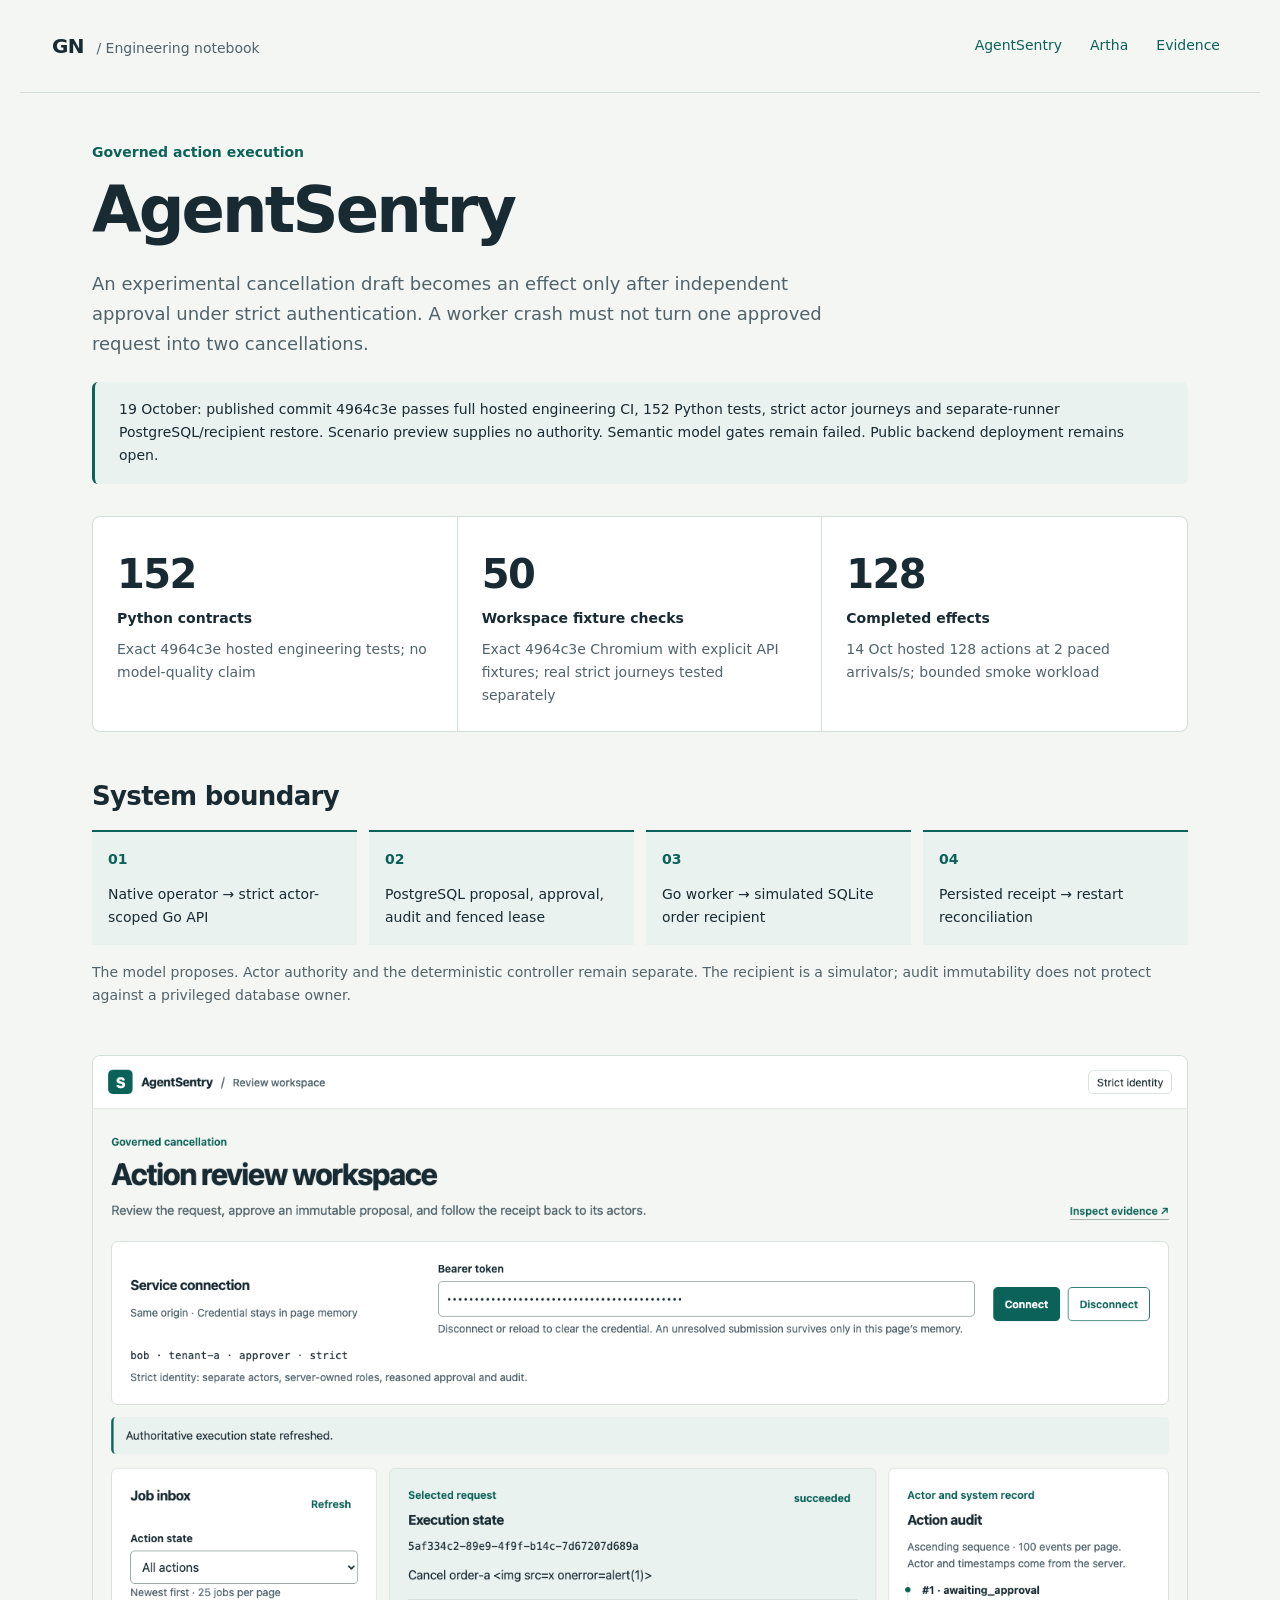
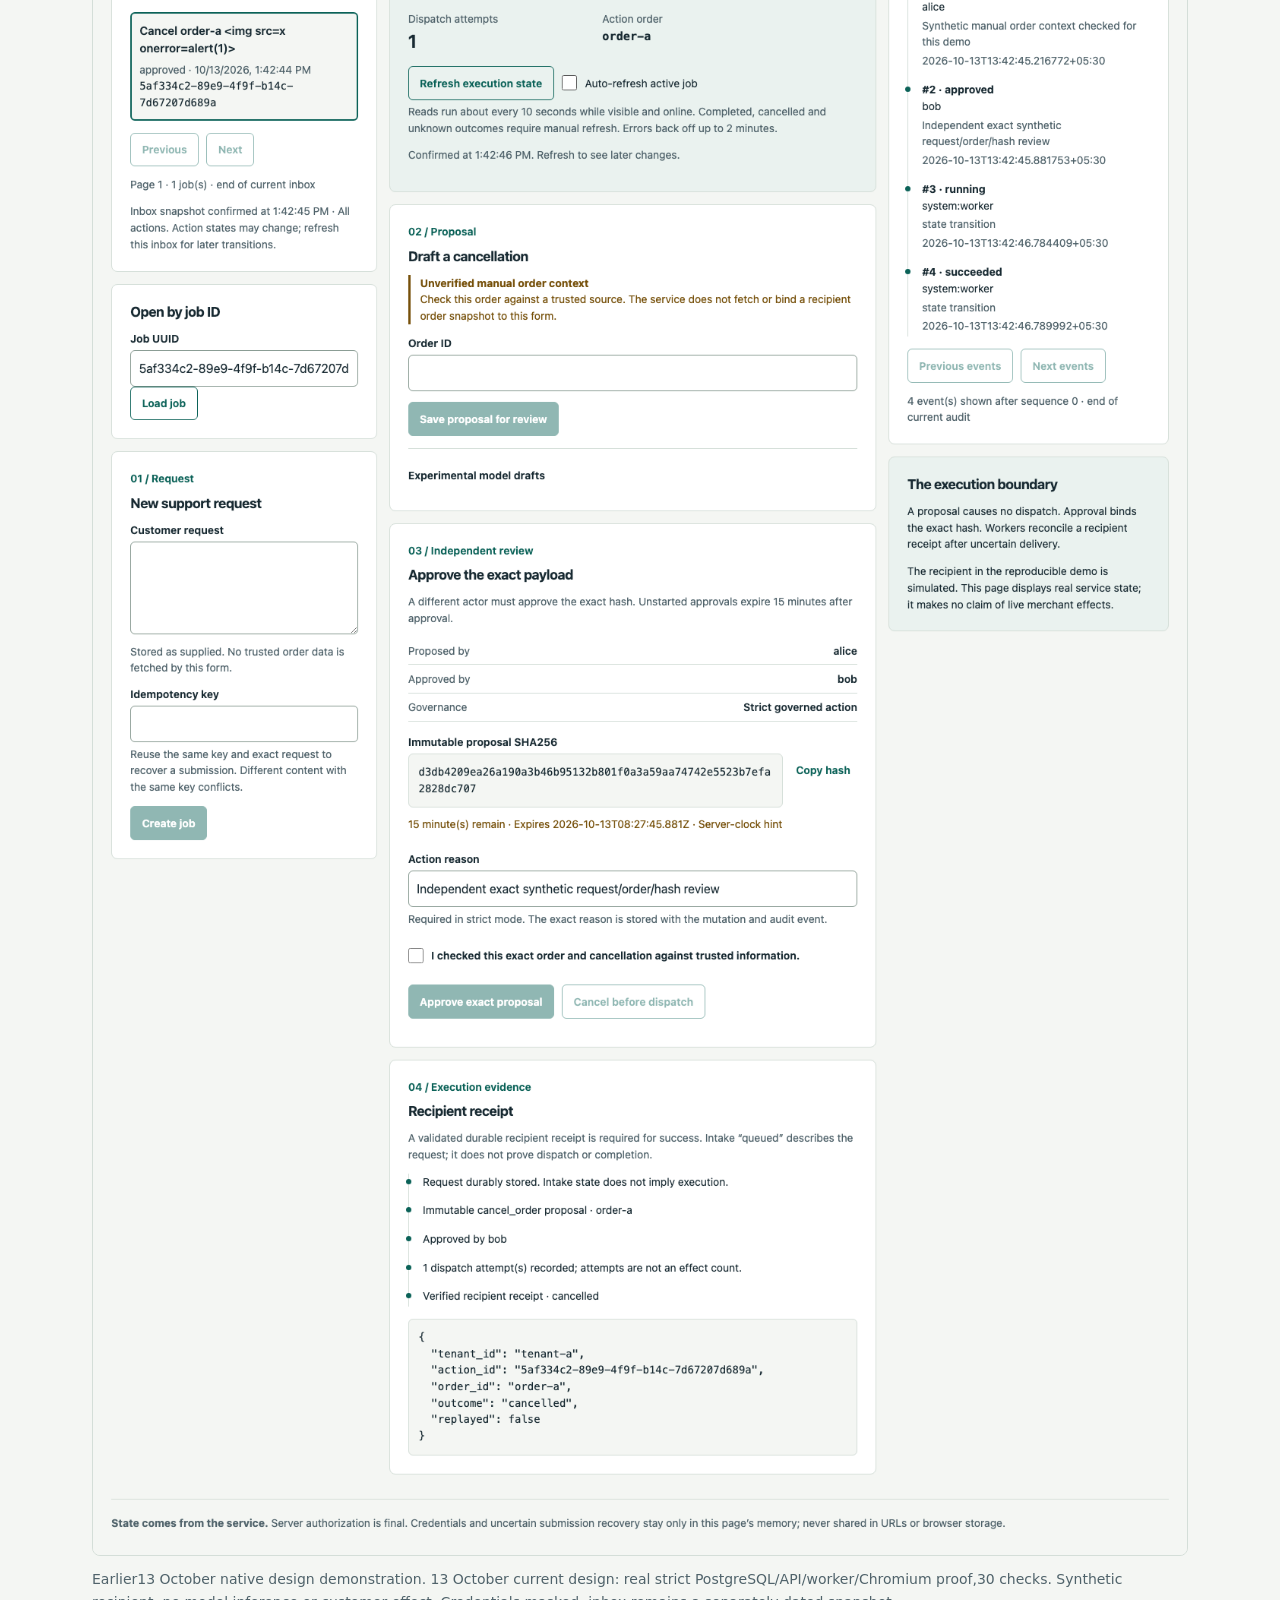
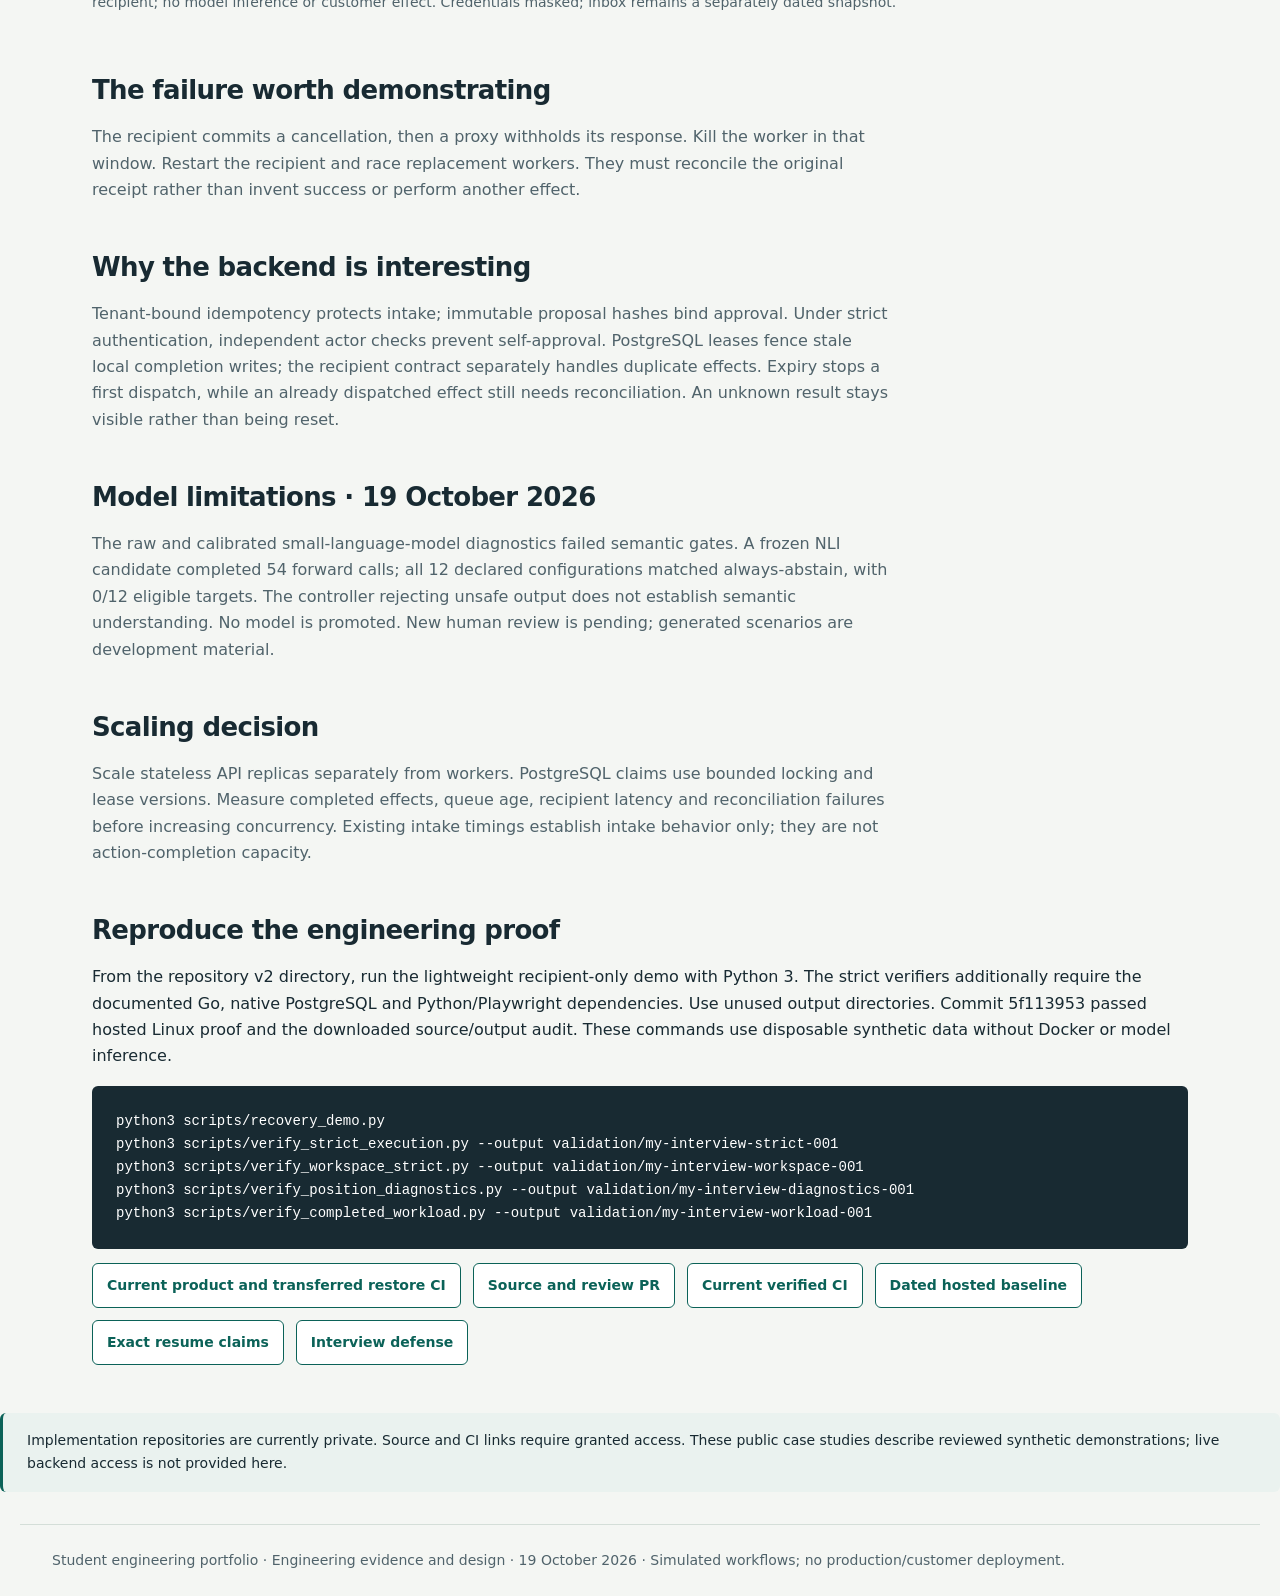
==== agentsentry.html @ 080de058 "Publish sanitized engineering case studies and evidence manifest" ====
<!doctype html><html lang="en"><head><meta charset="utf-8">
<meta name="viewport" content="width=device-width,initial-scale=1"><meta name="color-scheme" content="light">
<meta http-equiv="Content-Security-Policy" content="default-src 'self'; script-src 'none'; style-src 'self'; object-src 'none'; base-uri 'none'">
<meta name="description" content="Engineering case studies with reproducible failure tests and dated model limitations.">
<title>AgentSentry · Engineering notebook</title><link rel="stylesheet" href="style.css"></head><body>
<a class="skip" href="#main">Skip to content</a><header><a class="brand" href="index.html">GN<span> / Engineering notebook</span></a><nav aria-label="Main"><a href="agentsentry.html">AgentSentry</a><a href="artha.html">Artha</a><a href="evidence.html">Evidence</a></nav></header>
<main id="main" tabindex="-1"><div class="eyebrow">Governed action execution</div><h1>AgentSentry</h1><p class="lead">An experimental cancellation draft becomes an effect only after independent approval under strict authentication. A worker crash must not turn one approved request into two cancellations.</p><p class="notice">19 October: published commit 4964c3e passes full hosted engineering CI, 152 Python tests, strict actor journeys and separate-runner PostgreSQL/recipient restore. Scenario preview supplies no authority. Semantic model gates remain failed. Public backend deployment remains open.</p><div class="metrics"><div><strong>152</strong><span>Python contracts</span><small>Exact 4964c3e hosted engineering tests; no model-quality claim</small></div><div><strong>50</strong><span>Workspace fixture checks</span><small>Exact 4964c3e Chromium with explicit API fixtures; real strict journeys tested separately</small></div><div><strong>128</strong><span>Completed effects</span><small>14 Oct hosted 128 actions at 2 paced arrivals/s; bounded smoke workload</small></div></div><section><h2>System boundary</h2><ol class="architecture"><li><span>01</span>Native operator → strict actor-scoped Go API</li><li><span>02</span>PostgreSQL proposal, approval, audit and fenced lease</li><li><span>03</span>Go worker → simulated SQLite order recipient</li><li><span>04</span>Persisted receipt → restart reconciliation</li></ol><p class="caption">The model proposes. Actor authority and the deterministic controller remain separate. The recipient is a simulator; audit immutability does not protect against a privileged database owner.</p></section><figure><img loading="lazy" src="assets/sentry-workspace-2026-10-13.png" alt="AgentSentry strict review workspace with independent actor approval, succeeded action receipt and audit timeline"><figcaption>Earlier13 October native design demonstration. 13 October current design: real strict PostgreSQL/API/worker/Chromium proof,30 checks. Synthetic recipient; no model inference or customer effect. Credentials masked; inbox remains a separately dated snapshot.</figcaption></figure><section class="prose"><h2>The failure worth demonstrating</h2><p>The recipient commits a cancellation, then a proxy withholds its response. Kill the worker in that window. Restart the recipient and race replacement workers. They must reconcile the original receipt rather than invent success or perform another effect.</p></section><section class="prose"><h2>Why the backend is interesting</h2><p>Tenant-bound idempotency protects intake; immutable proposal hashes bind approval. Under strict authentication, independent actor checks prevent self-approval. PostgreSQL leases fence stale local completion writes; the recipient contract separately handles duplicate effects. Expiry stops a first dispatch, while an already dispatched effect still needs reconciliation. An unknown result stays visible rather than being reset.</p></section><section class="prose"><h2>Model limitations · 19 October 2026</h2><p>The raw and calibrated small-language-model diagnostics failed semantic gates. A frozen NLI candidate completed 54 forward calls; all 12 declared configurations matched always-abstain, with 0/12 eligible targets. The controller rejecting unsafe output does not establish semantic understanding. No model is promoted. New human review is pending; generated scenarios are development material.</p></section><section class="prose"><h2>Scaling decision</h2><p>Scale stateless API replicas separately from workers. PostgreSQL claims use bounded locking and lease versions. Measure completed effects, queue age, recipient latency and reconciliation failures before increasing concurrency. Existing intake timings establish intake behavior only; they are not action-completion capacity.</p></section><section><h2>Reproduce the engineering proof</h2><p>From the repository v2 directory, run the lightweight recipient-only demo with Python 3. The strict verifiers additionally require the documented Go, native PostgreSQL and Python/Playwright dependencies. Use unused output directories. Commit 5f113953 passed hosted Linux proof and the downloaded source/output audit. These commands use disposable synthetic data without Docker or model inference.</p><pre><code>python3 scripts/recovery_demo.py
python3 scripts/verify_strict_execution.py --output validation/my-interview-strict-001
python3 scripts/verify_workspace_strict.py --output validation/my-interview-workspace-001
python3 scripts/verify_position_diagnostics.py --output validation/my-interview-diagnostics-001
python3 scripts/verify_completed_workload.py --output validation/my-interview-workload-001</code></pre><div class="actions"><a class="button" href="https://github.com/Gaurav711cgu/Agent_Sentry/actions/runs/39160746507">Current product and transferred restore CI</a><a class="button" href="https://github.com/Gaurav711cgu/Agent_Sentry/pull/1">Source and review PR</a><a class="button" href="https://github.com/Gaurav711cgu/Agent_Sentry/actions/runs/38531169996">Current verified CI</a><a class="button" href="https://github.com/Gaurav711cgu/Agent_Sentry/actions/runs/38211559022">Dated hosted baseline</a><a class="button" href="https://github.com/Gaurav711cgu/Agent_Sentry/blob/5f1139532fd483eef1f1758bec7dbcd5831560f9/v2/docs/resume-contract.md">Exact resume claims</a><a class="button" href="https://github.com/Gaurav711cgu/Agent_Sentry/blob/5f1139532fd483eef1f1758bec7dbcd5831560f9/v2/docs/interview-defense.md">Interview defense</a></div></section></main><p class="notice">Implementation repositories are currently private. Source and CI links require granted access. These public case studies describe reviewed synthetic demonstrations; live backend access is not provided here.</p><footer>Student engineering portfolio · Engineering evidence and design · 19 October 2026 · Simulated workflows; no production/customer deployment.</footer></body></html>
---- style.css ----
/* Shared engineering notebook tokens. Keep this block identical in embedded assets. */
:root {
  color-scheme: light;
  --canvas: #f4f6f3;
  --surface: #ffffff;
  --ink: #182a32;
  --muted: #50636b;
  --brand: #0b6258;
  --brand-hover: #084a43;
  --tint: #eaf2ef;
  --border: #d4ded8;
  --focus: #a45a0c;
  --danger: #94333d;
  --danger-hover: #782630;
  --danger-tint: #fff0ef;
  --warning: #76500a;
  --warning-tint: #fff3df;
  --unknown: #644982;
  --unknown-tint: #f2edf8;
  --control-border: #84978e;
  --radius-control: 6px;
  --radius-panel: 8px;
  --duration: 140ms;
}

/* Public case studies use the same tokens as the native workspaces. */
:root { font: 16px/1.65 system-ui, -apple-system, BlinkMacSystemFont, "Segoe UI", sans-serif; font-synthesis: none; color: var(--ink); background: var(--canvas); }
* { box-sizing: border-box; }
body { margin: 0; }
a { color: var(--brand); text-underline-offset: .25em; }
a:hover { color: var(--brand-hover); }
:focus-visible { outline: 3px solid var(--focus); outline-offset: 4px; }
.skip { position: absolute; left: 16px; top: -100px; background: var(--surface); padding: 12px; z-index: 2; }
.skip:focus { top: 16px; }
header { max-width: 1240px; margin: auto; padding: 24px 32px; border-bottom: 1px solid var(--border); display: flex; align-items: center; justify-content: space-between; gap: 16px; }
.brand { color: var(--ink); text-decoration: none; font-weight: 750; font-size: 20px; letter-spacing: -.03em; }
.brand span { font-size: 14px; letter-spacing: 0; font-weight: 400; margin-left: 8px; color: var(--muted); }
nav { display: flex; gap: 12px; flex-wrap: wrap; }
nav a { font-size: 14px; text-decoration: none; min-height: 44px; padding: 8px; display: flex; align-items: center; border-radius: var(--radius-control); transition: background-color var(--duration), color var(--duration); }
nav a:hover,nav a[aria-current=page] { background: var(--tint); color: var(--brand); }
main { max-width: 1160px; margin: 48px auto; padding: 0 32px; }
.eyebrow { color: var(--brand); font-size: 14px; font-weight: 650; margin-bottom: 12px; }
h1 { font-size: clamp(40px, 5vw, 64px); line-height: 1.08; letter-spacing: -.045em; font-weight: 650; max-width: 950px; margin: 0 0 24px; }
h2 { font-size: 26px; line-height: 1.3; letter-spacing: -.025em; margin: 0 0 16px; }
.lead { font-size: 18px; color: var(--muted); max-width: 780px; line-height: 1.65; }
.notice { font-size: 14px; background: var(--tint); border-left: 3px solid var(--brand); border-radius: var(--radius-control); padding: 16px 24px; margin: 24px 0; color: var(--ink); overflow-wrap: anywhere; }
.cases { display: grid; grid-template-columns: 1fr 1fr; gap: 24px; margin: 32px 0; }
.case { background: var(--surface); border: 1px solid var(--border); border-radius: var(--radius-panel); padding: 24px; min-width: 0; transition: border-color var(--duration); }
.case:hover,.case:focus-within { border-color: var(--brand); }
.case h2 a { color: var(--ink); text-decoration: none; }
.case p { color: var(--muted); }
.case-link { font-size: 14px; font-weight: 650; color: var(--brand); display: inline-flex; min-height: 44px; align-items: center; }
section { margin: 48px 0; }
.prose { max-width: 800px; }
.prose p { color: var(--muted); }
.metrics { display: grid; grid-template-columns: repeat(3,1fr); border: 1px solid var(--border); border-radius: var(--radius-panel); background: var(--surface); margin: 32px 0; }
.metrics>div { padding: 24px; border-right: 1px solid var(--border); min-width: 0; overflow-wrap: anywhere; }
.metrics>div:last-child { border: 0; }
.metrics strong { display: block; font-size: 40px; font-weight: 650; letter-spacing: -.04em; }
.metrics span { display: block; font-weight: 600; font-size: 14px; }
.metrics small { display: block; font-size: 14px; color: var(--muted); margin-top: 8px; }
.architecture { list-style: none; padding: 0; display: grid; grid-template-columns: repeat(4,1fr); gap: 12px; }
.architecture li { padding: 16px; background: var(--tint); border-top: 2px solid var(--brand); font-size: 14px; min-width: 0; overflow-wrap: anywhere; }
.architecture span { display: block; color: var(--brand); font-size: 14px; font-weight: 650; margin-bottom: 12px; }
.caption,figcaption { color: var(--muted); font-size: 14px; }
pre { background: var(--ink); color: var(--surface); padding: 24px; overflow: auto; border-radius: var(--radius-control); font-size: 14px; }
code { font-family: ui-monospace, SFMono-Regular, Menlo, monospace; overflow-wrap: anywhere; }
.actions { display: flex; gap: 12px; flex-wrap: wrap; }
.button,.case-link { display: inline-flex; align-items: center; min-height: 44px; padding: 10px 14px; border: 1px solid var(--brand); border-radius: var(--radius-control); color: var(--brand); background: var(--surface); font-size: 14px; font-weight: 650; text-decoration: none; transition: background-color var(--duration), border-color var(--duration); }
.button:hover,.case-link:hover { background: var(--tint); color: var(--brand); }
figure { margin: 32px 0; }
figure img { width: 100%; height: auto; display: block; border: 1px solid var(--border); border-radius: var(--radius-panel); }
figcaption { padding: 12px 0; }
.table-wrap { overflow: auto; max-width: 100%; }
table { border-collapse: collapse; width: 100%; font-size: 14px; }
caption { text-align: left; margin: 16px 0; color: var(--muted); }
th,td { text-align: left; padding: 16px; border-bottom: 1px solid var(--border); vertical-align: top; }
td code { font-size: 12px; }
footer { max-width: 1240px; padding: 24px 32px; margin: 32px auto 0; border-top: 1px solid var(--border); font-size: 14px; color: var(--muted); }
@media(max-width:760px) { header { padding: 16px; align-items: flex-start; flex-direction: column; gap: 8px; } nav { gap: 8px; } main { margin: 32px auto; padding: 0 16px; } .cases,.metrics { grid-template-columns: 1fr; } .case { padding: 20px; } .metrics>div { border-right: 0; border-bottom: 1px solid var(--border); } .architecture { grid-template-columns: 1fr 1fr; } .lead { font-size: 17px; } }
@media(max-width:380px) { .architecture { grid-template-columns: 1fr; } .brand span { margin-left: 4px; font-size: 13px; } }
@media(prefers-reduced-motion:reduce) { *,*::before,*::after { transition: none!important; animation: none!important; scroll-behavior: auto!important; } }
@media print { header,footer,.skip { display: none; } main { margin: 0; padding: 0; } .case,.metrics,pre { break-inside: avoid; } body { background: white; color: black; } }
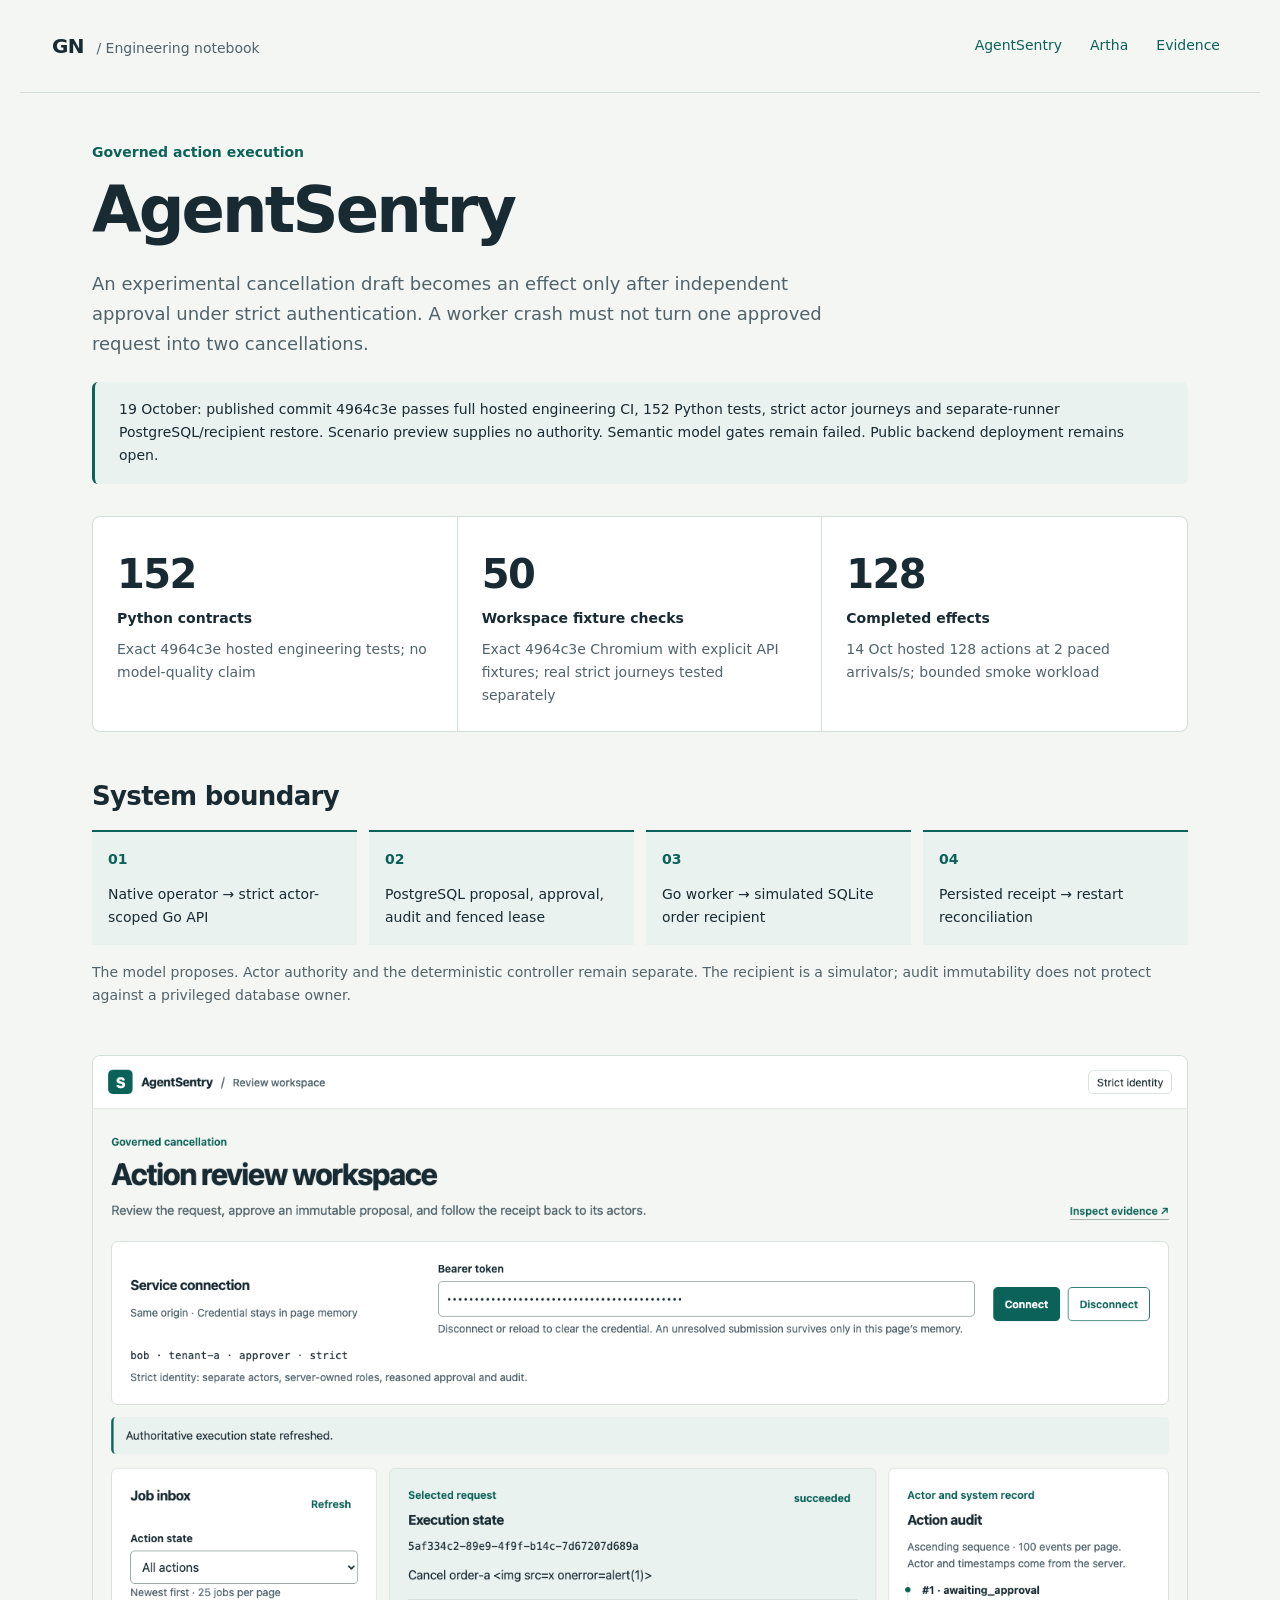
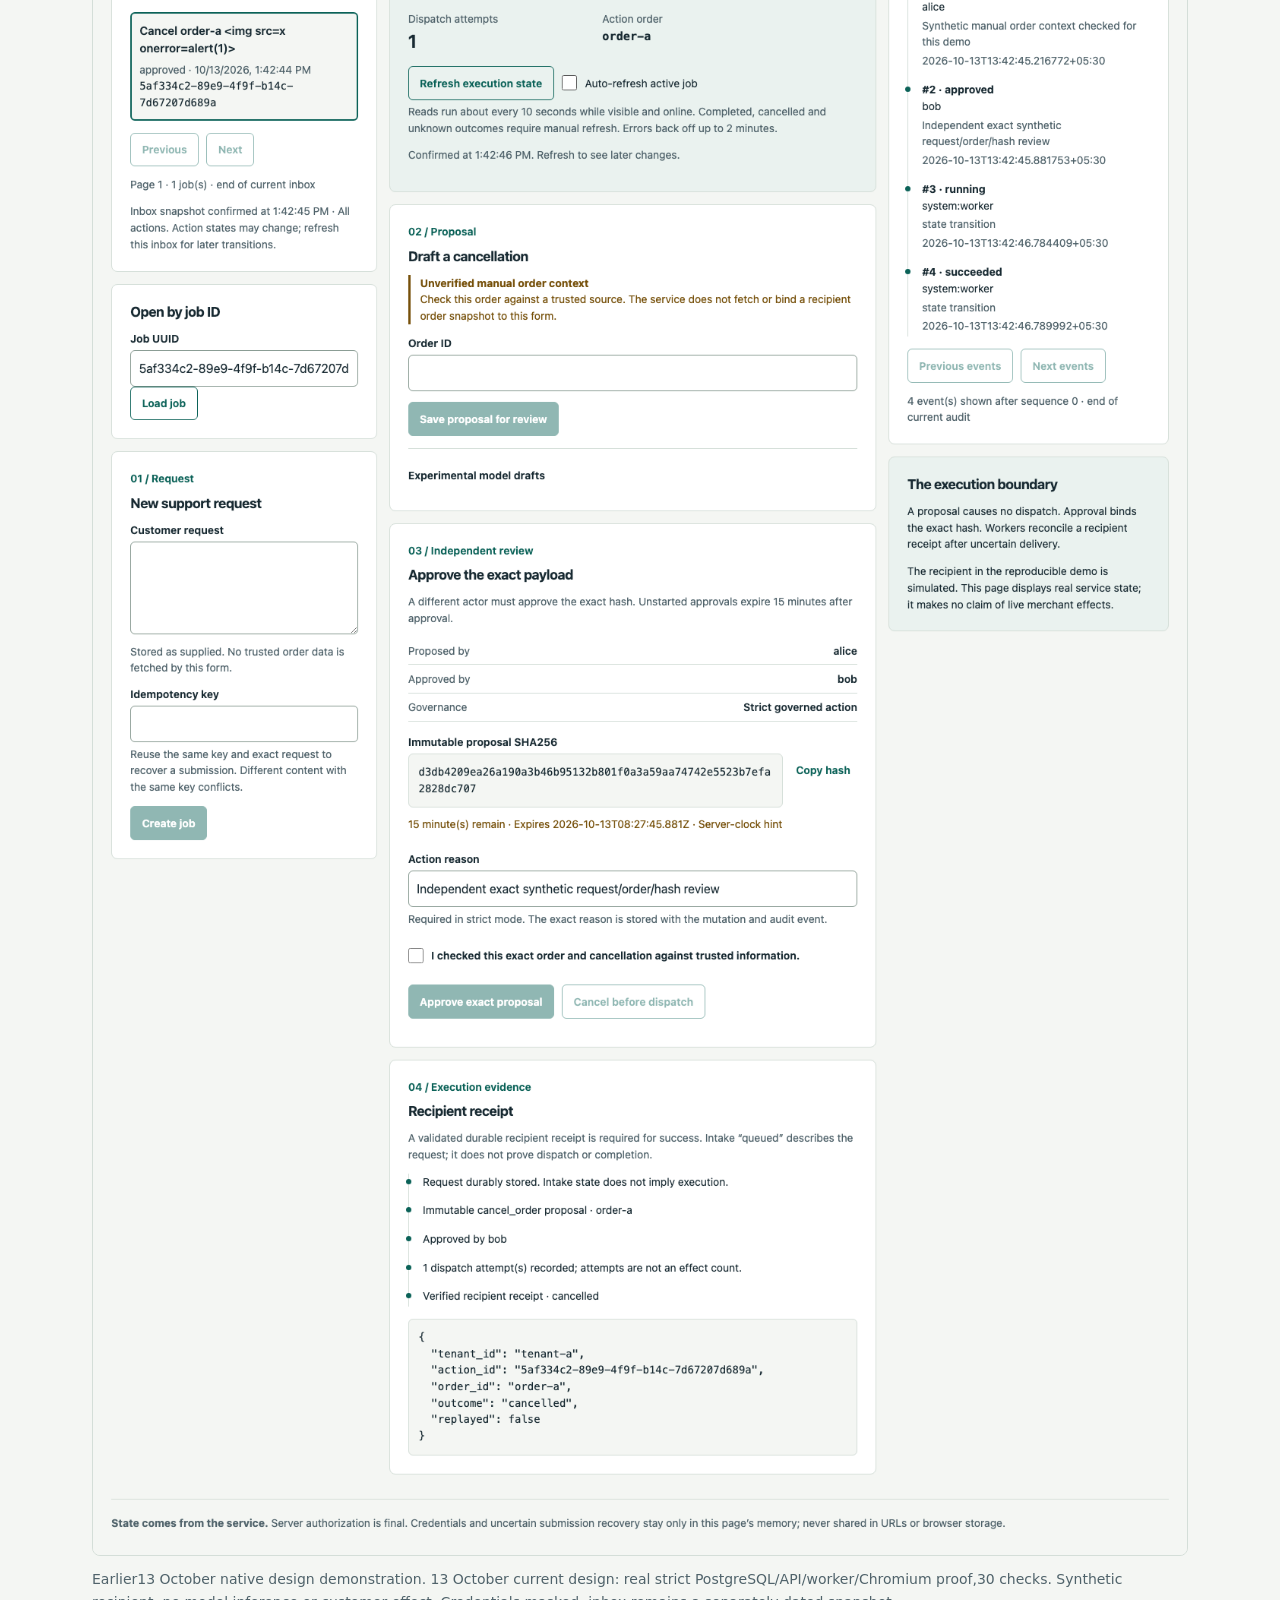
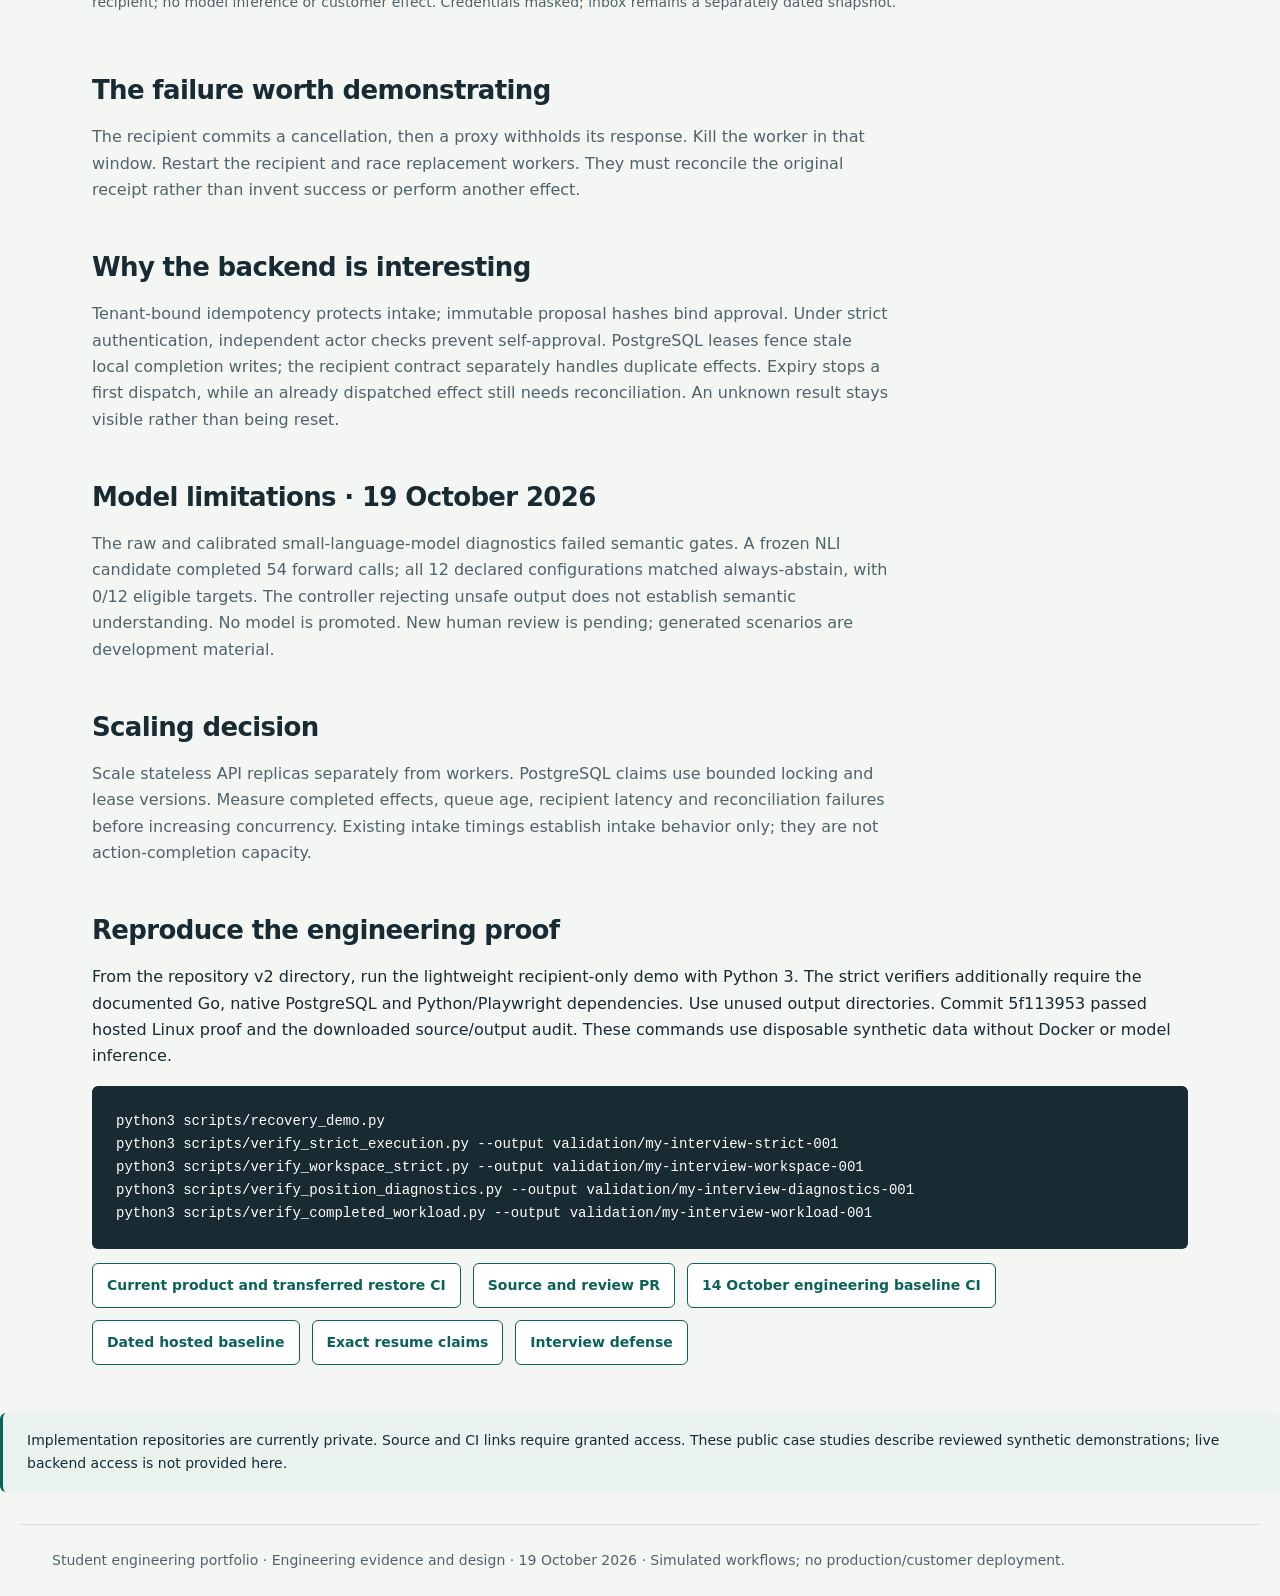
==== commit 065128ef: "Date historical CI links instead of marking them current" ====
--- a/agentsentry.html
+++ b/agentsentry.html
@@ -8,4 +8,4 @@
 python3 scripts/verify_strict_execution.py --output validation/my-interview-strict-001
 python3 scripts/verify_workspace_strict.py --output validation/my-interview-workspace-001
 python3 scripts/verify_position_diagnostics.py --output validation/my-interview-diagnostics-001
-python3 scripts/verify_completed_workload.py --output validation/my-interview-workload-001</code></pre><div class="actions"><a class="button" href="https://github.com/Gaurav711cgu/Agent_Sentry/actions/runs/39160746507">Current product and transferred restore CI</a><a class="button" href="https://github.com/Gaurav711cgu/Agent_Sentry/pull/1">Source and review PR</a><a class="button" href="https://github.com/Gaurav711cgu/Agent_Sentry/actions/runs/38531169996">Current verified CI</a><a class="button" href="https://github.com/Gaurav711cgu/Agent_Sentry/actions/runs/38211559022">Dated hosted baseline</a><a class="button" href="https://github.com/Gaurav711cgu/Agent_Sentry/blob/5f1139532fd483eef1f1758bec7dbcd5831560f9/v2/docs/resume-contract.md">Exact resume claims</a><a class="button" href="https://github.com/Gaurav711cgu/Agent_Sentry/blob/5f1139532fd483eef1f1758bec7dbcd5831560f9/v2/docs/interview-defense.md">Interview defense</a></div></section></main><p class="notice">Implementation repositories are currently private. Source and CI links require granted access. These public case studies describe reviewed synthetic demonstrations; live backend access is not provided here.</p><footer>Student engineering portfolio · Engineering evidence and design · 19 October 2026 · Simulated workflows; no production/customer deployment.</footer></body></html>+python3 scripts/verify_completed_workload.py --output validation/my-interview-workload-001</code></pre><div class="actions"><a class="button" href="https://github.com/Gaurav711cgu/Agent_Sentry/actions/runs/39160746507">Current product and transferred restore CI</a><a class="button" href="https://github.com/Gaurav711cgu/Agent_Sentry/pull/1">Source and review PR</a><a class="button" href="https://github.com/Gaurav711cgu/Agent_Sentry/actions/runs/38531169996">14 October engineering baseline CI</a><a class="button" href="https://github.com/Gaurav711cgu/Agent_Sentry/actions/runs/38211559022">Dated hosted baseline</a><a class="button" href="https://github.com/Gaurav711cgu/Agent_Sentry/blob/5f1139532fd483eef1f1758bec7dbcd5831560f9/v2/docs/resume-contract.md">Exact resume claims</a><a class="button" href="https://github.com/Gaurav711cgu/Agent_Sentry/blob/5f1139532fd483eef1f1758bec7dbcd5831560f9/v2/docs/interview-defense.md">Interview defense</a></div></section></main><p class="notice">Implementation repositories are currently private. Source and CI links require granted access. These public case studies describe reviewed synthetic demonstrations; live backend access is not provided here.</p><footer>Student engineering portfolio · Engineering evidence and design · 19 October 2026 · Simulated workflows; no production/customer deployment.</footer></body></html>
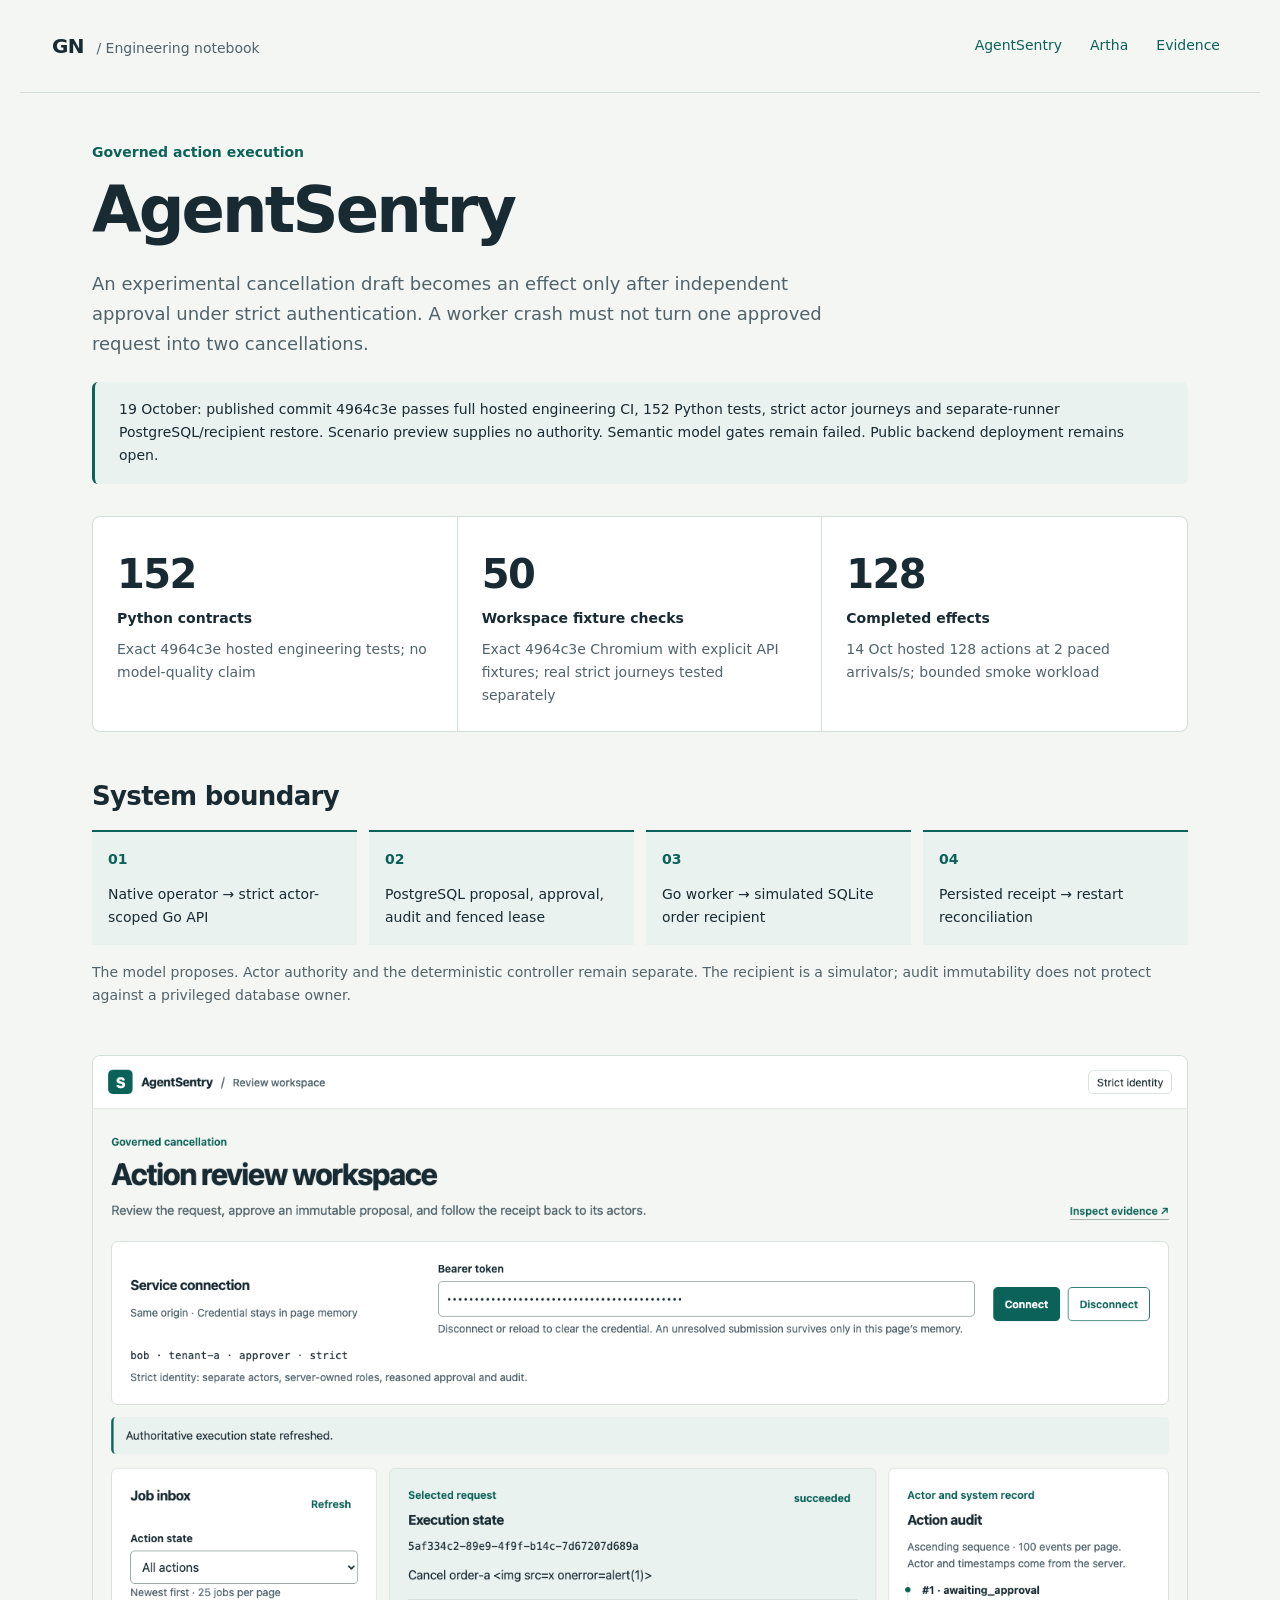
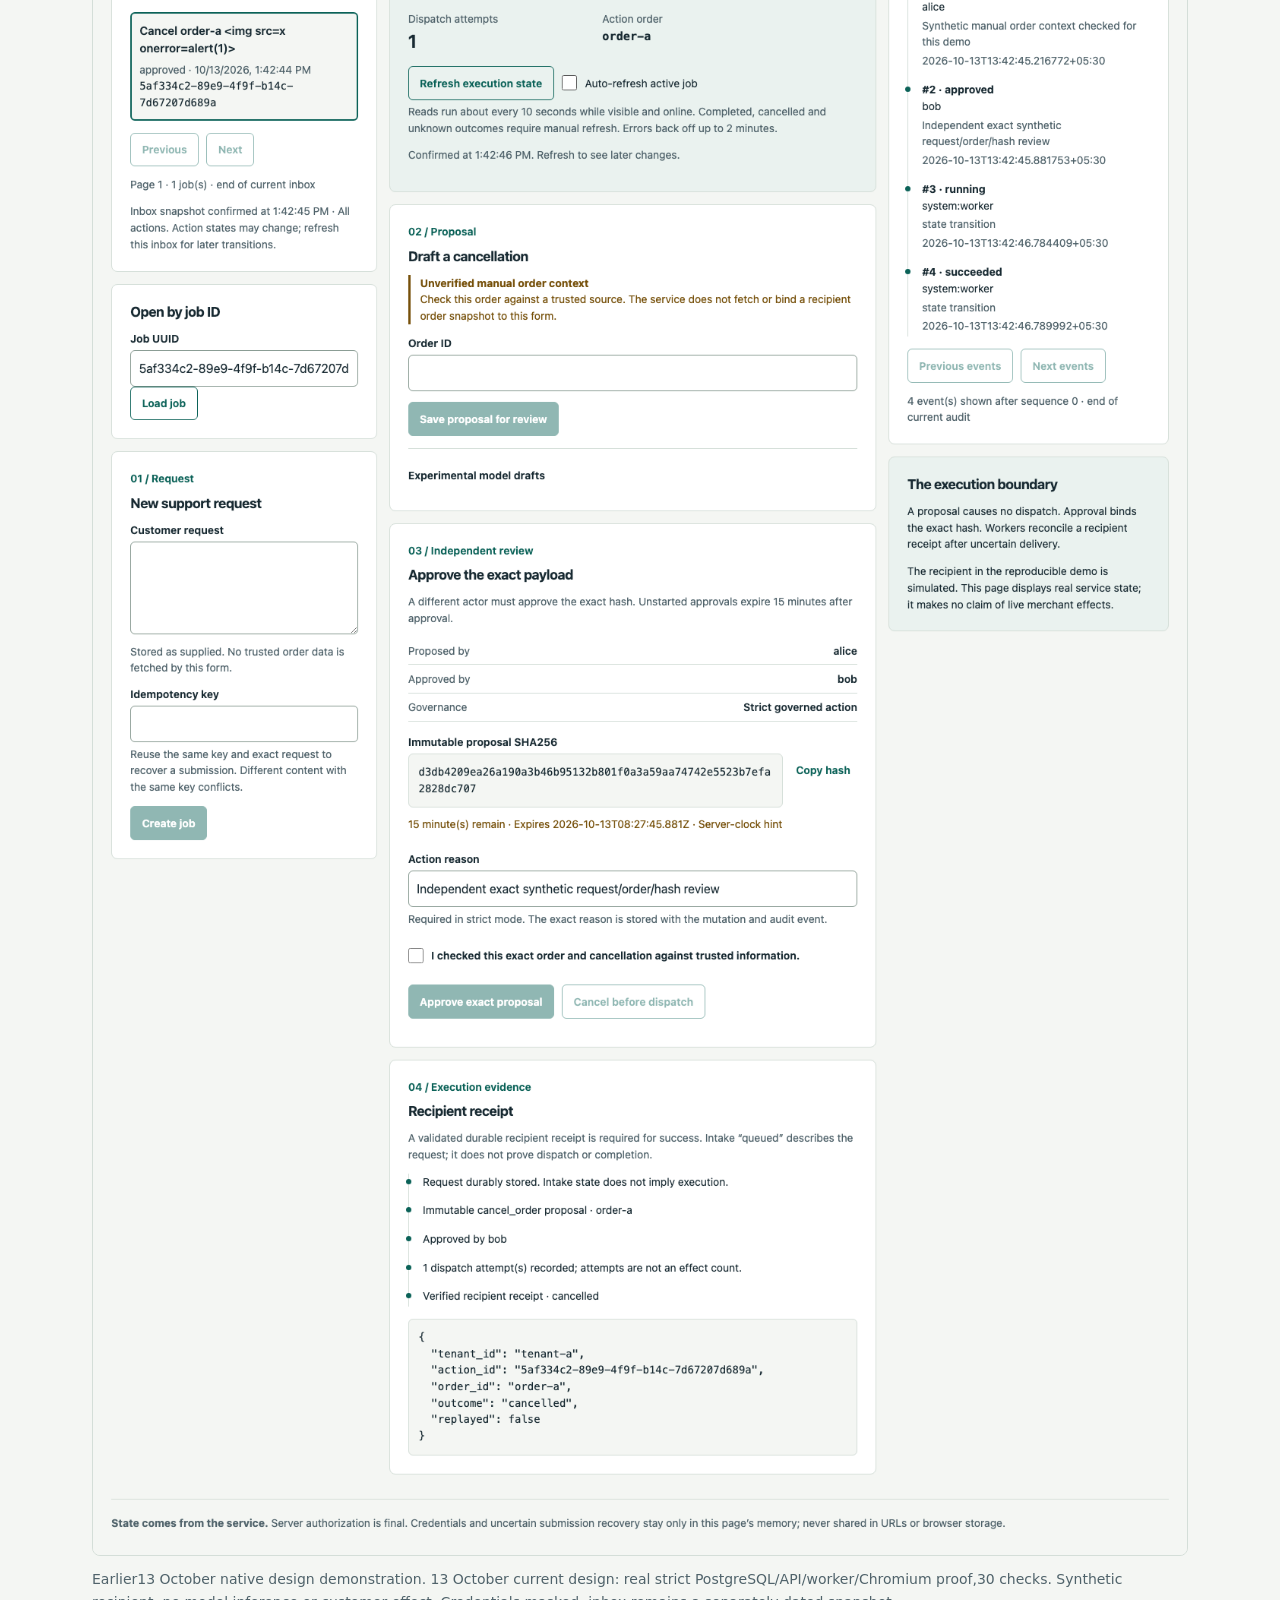
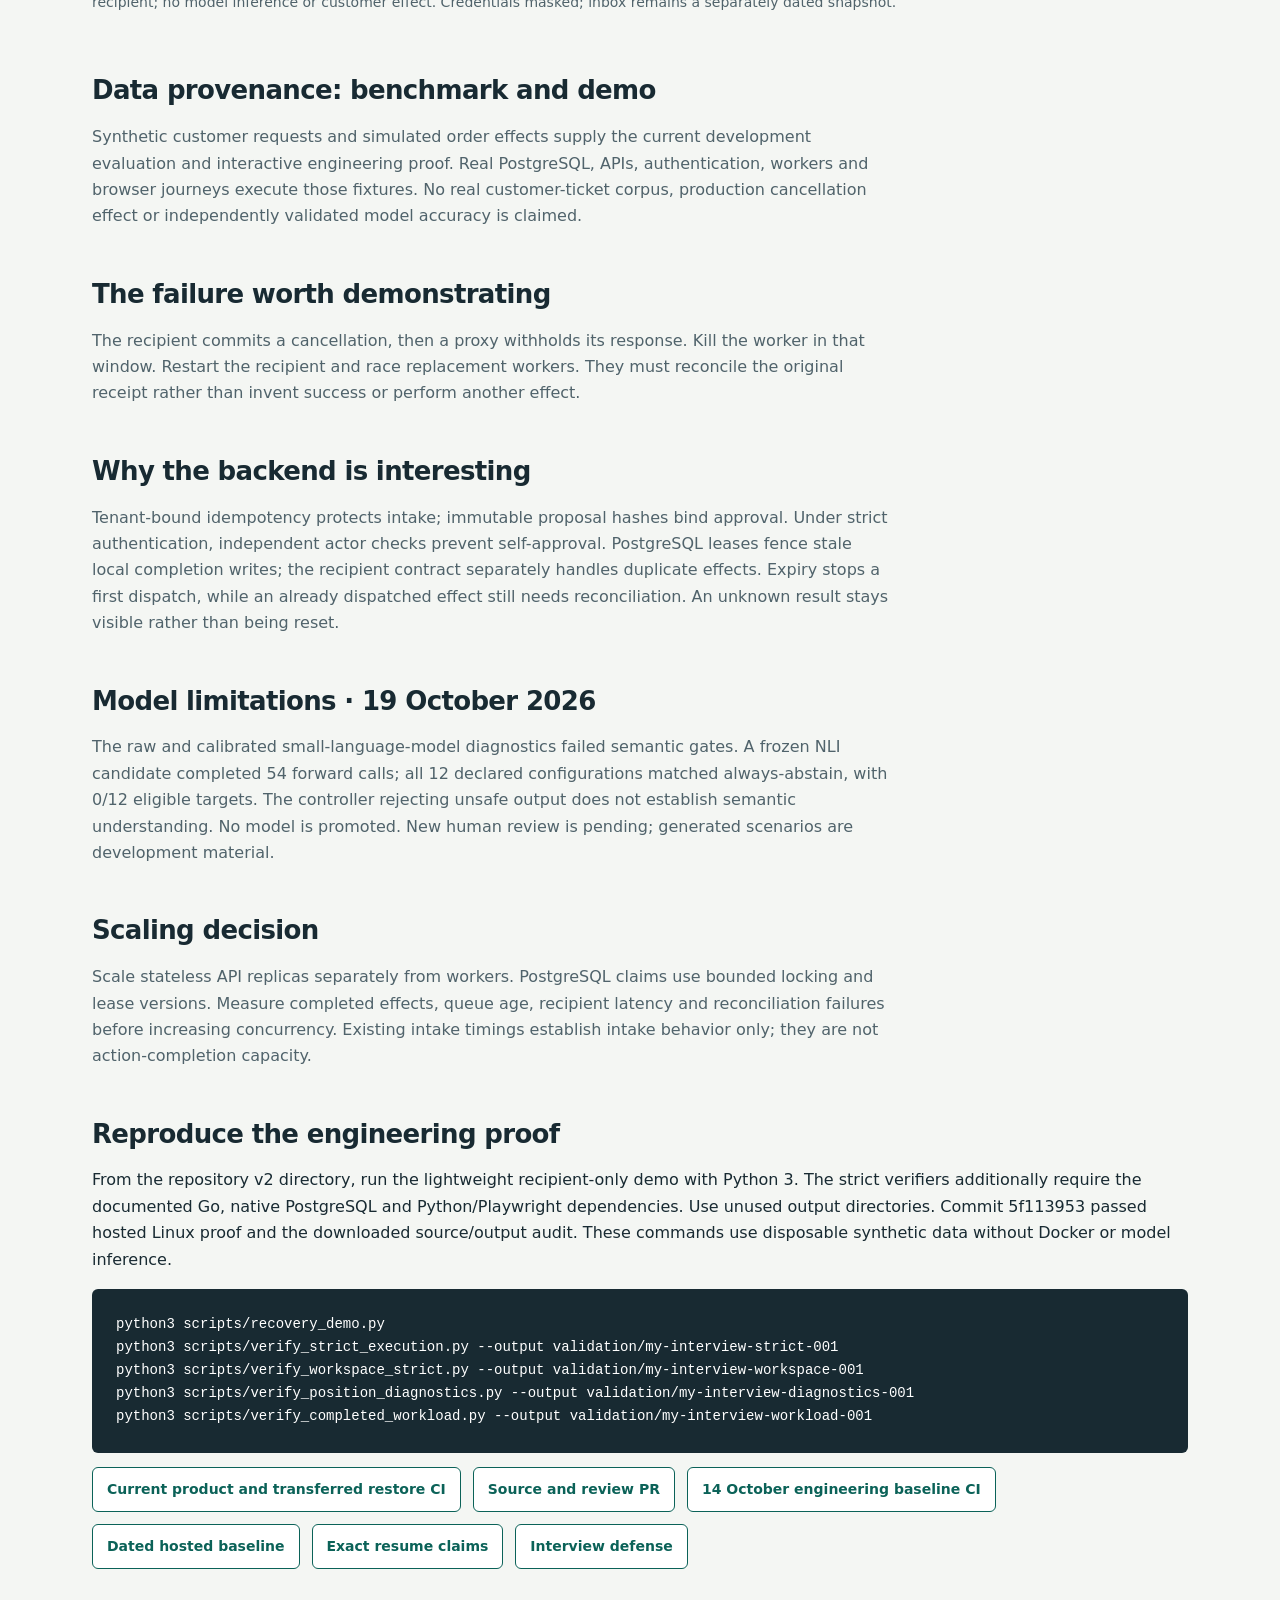
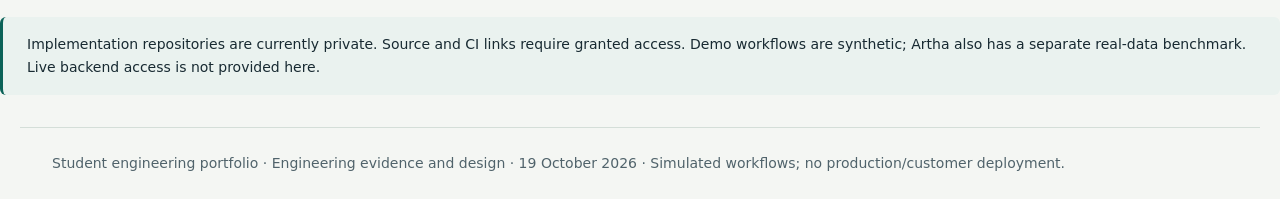
==== commit 70b685f4: "Distinguish real Artha benchmark from synthetic demo workflows" ====
--- a/agentsentry.html
+++ b/agentsentry.html
@@ -4,8 +4,8 @@
 <meta name="description" content="Engineering case studies with reproducible failure tests and dated model limitations.">
 <title>AgentSentry · Engineering notebook</title><link rel="stylesheet" href="style.css"></head><body>
 <a class="skip" href="#main">Skip to content</a><header><a class="brand" href="index.html">GN<span> / Engineering notebook</span></a><nav aria-label="Main"><a href="agentsentry.html">AgentSentry</a><a href="artha.html">Artha</a><a href="evidence.html">Evidence</a></nav></header>
-<main id="main" tabindex="-1"><div class="eyebrow">Governed action execution</div><h1>AgentSentry</h1><p class="lead">An experimental cancellation draft becomes an effect only after independent approval under strict authentication. A worker crash must not turn one approved request into two cancellations.</p><p class="notice">19 October: published commit 4964c3e passes full hosted engineering CI, 152 Python tests, strict actor journeys and separate-runner PostgreSQL/recipient restore. Scenario preview supplies no authority. Semantic model gates remain failed. Public backend deployment remains open.</p><div class="metrics"><div><strong>152</strong><span>Python contracts</span><small>Exact 4964c3e hosted engineering tests; no model-quality claim</small></div><div><strong>50</strong><span>Workspace fixture checks</span><small>Exact 4964c3e Chromium with explicit API fixtures; real strict journeys tested separately</small></div><div><strong>128</strong><span>Completed effects</span><small>14 Oct hosted 128 actions at 2 paced arrivals/s; bounded smoke workload</small></div></div><section><h2>System boundary</h2><ol class="architecture"><li><span>01</span>Native operator → strict actor-scoped Go API</li><li><span>02</span>PostgreSQL proposal, approval, audit and fenced lease</li><li><span>03</span>Go worker → simulated SQLite order recipient</li><li><span>04</span>Persisted receipt → restart reconciliation</li></ol><p class="caption">The model proposes. Actor authority and the deterministic controller remain separate. The recipient is a simulator; audit immutability does not protect against a privileged database owner.</p></section><figure><img loading="lazy" src="assets/sentry-workspace-2026-10-13.png" alt="AgentSentry strict review workspace with independent actor approval, succeeded action receipt and audit timeline"><figcaption>Earlier13 October native design demonstration. 13 October current design: real strict PostgreSQL/API/worker/Chromium proof,30 checks. Synthetic recipient; no model inference or customer effect. Credentials masked; inbox remains a separately dated snapshot.</figcaption></figure><section class="prose"><h2>The failure worth demonstrating</h2><p>The recipient commits a cancellation, then a proxy withholds its response. Kill the worker in that window. Restart the recipient and race replacement workers. They must reconcile the original receipt rather than invent success or perform another effect.</p></section><section class="prose"><h2>Why the backend is interesting</h2><p>Tenant-bound idempotency protects intake; immutable proposal hashes bind approval. Under strict authentication, independent actor checks prevent self-approval. PostgreSQL leases fence stale local completion writes; the recipient contract separately handles duplicate effects. Expiry stops a first dispatch, while an already dispatched effect still needs reconciliation. An unknown result stays visible rather than being reset.</p></section><section class="prose"><h2>Model limitations · 19 October 2026</h2><p>The raw and calibrated small-language-model diagnostics failed semantic gates. A frozen NLI candidate completed 54 forward calls; all 12 declared configurations matched always-abstain, with 0/12 eligible targets. The controller rejecting unsafe output does not establish semantic understanding. No model is promoted. New human review is pending; generated scenarios are development material.</p></section><section class="prose"><h2>Scaling decision</h2><p>Scale stateless API replicas separately from workers. PostgreSQL claims use bounded locking and lease versions. Measure completed effects, queue age, recipient latency and reconciliation failures before increasing concurrency. Existing intake timings establish intake behavior only; they are not action-completion capacity.</p></section><section><h2>Reproduce the engineering proof</h2><p>From the repository v2 directory, run the lightweight recipient-only demo with Python 3. The strict verifiers additionally require the documented Go, native PostgreSQL and Python/Playwright dependencies. Use unused output directories. Commit 5f113953 passed hosted Linux proof and the downloaded source/output audit. These commands use disposable synthetic data without Docker or model inference.</p><pre><code>python3 scripts/recovery_demo.py
+<main id="main" tabindex="-1"><div class="eyebrow">Governed action execution</div><h1>AgentSentry</h1><p class="lead">An experimental cancellation draft becomes an effect only after independent approval under strict authentication. A worker crash must not turn one approved request into two cancellations.</p><p class="notice">19 October: published commit 4964c3e passes full hosted engineering CI, 152 Python tests, strict actor journeys and separate-runner PostgreSQL/recipient restore. Scenario preview supplies no authority. Semantic model gates remain failed. Public backend deployment remains open.</p><div class="metrics"><div><strong>152</strong><span>Python contracts</span><small>Exact 4964c3e hosted engineering tests; no model-quality claim</small></div><div><strong>50</strong><span>Workspace fixture checks</span><small>Exact 4964c3e Chromium with explicit API fixtures; real strict journeys tested separately</small></div><div><strong>128</strong><span>Completed effects</span><small>14 Oct hosted 128 actions at 2 paced arrivals/s; bounded smoke workload</small></div></div><section><h2>System boundary</h2><ol class="architecture"><li><span>01</span>Native operator → strict actor-scoped Go API</li><li><span>02</span>PostgreSQL proposal, approval, audit and fenced lease</li><li><span>03</span>Go worker → simulated SQLite order recipient</li><li><span>04</span>Persisted receipt → restart reconciliation</li></ol><p class="caption">The model proposes. Actor authority and the deterministic controller remain separate. The recipient is a simulator; audit immutability does not protect against a privileged database owner.</p></section><figure><img loading="lazy" src="assets/sentry-workspace-2026-10-13.png" alt="AgentSentry strict review workspace with independent actor approval, succeeded action receipt and audit timeline"><figcaption>Earlier13 October native design demonstration. 13 October current design: real strict PostgreSQL/API/worker/Chromium proof,30 checks. Synthetic recipient; no model inference or customer effect. Credentials masked; inbox remains a separately dated snapshot.</figcaption></figure><section class="prose"><h2>Data provenance: benchmark and demo</h2><p>Synthetic customer requests and simulated order effects supply the current development evaluation and interactive engineering proof. Real PostgreSQL, APIs, authentication, workers and browser journeys execute those fixtures. No real customer-ticket corpus, production cancellation effect or independently validated model accuracy is claimed.</p></section><section class="prose"><h2>The failure worth demonstrating</h2><p>The recipient commits a cancellation, then a proxy withholds its response. Kill the worker in that window. Restart the recipient and race replacement workers. They must reconcile the original receipt rather than invent success or perform another effect.</p></section><section class="prose"><h2>Why the backend is interesting</h2><p>Tenant-bound idempotency protects intake; immutable proposal hashes bind approval. Under strict authentication, independent actor checks prevent self-approval. PostgreSQL leases fence stale local completion writes; the recipient contract separately handles duplicate effects. Expiry stops a first dispatch, while an already dispatched effect still needs reconciliation. An unknown result stays visible rather than being reset.</p></section><section class="prose"><h2>Model limitations · 19 October 2026</h2><p>The raw and calibrated small-language-model diagnostics failed semantic gates. A frozen NLI candidate completed 54 forward calls; all 12 declared configurations matched always-abstain, with 0/12 eligible targets. The controller rejecting unsafe output does not establish semantic understanding. No model is promoted. New human review is pending; generated scenarios are development material.</p></section><section class="prose"><h2>Scaling decision</h2><p>Scale stateless API replicas separately from workers. PostgreSQL claims use bounded locking and lease versions. Measure completed effects, queue age, recipient latency and reconciliation failures before increasing concurrency. Existing intake timings establish intake behavior only; they are not action-completion capacity.</p></section><section><h2>Reproduce the engineering proof</h2><p>From the repository v2 directory, run the lightweight recipient-only demo with Python 3. The strict verifiers additionally require the documented Go, native PostgreSQL and Python/Playwright dependencies. Use unused output directories. Commit 5f113953 passed hosted Linux proof and the downloaded source/output audit. These commands use disposable synthetic data without Docker or model inference.</p><pre><code>python3 scripts/recovery_demo.py
 python3 scripts/verify_strict_execution.py --output validation/my-interview-strict-001
 python3 scripts/verify_workspace_strict.py --output validation/my-interview-workspace-001
 python3 scripts/verify_position_diagnostics.py --output validation/my-interview-diagnostics-001
-python3 scripts/verify_completed_workload.py --output validation/my-interview-workload-001</code></pre><div class="actions"><a class="button" href="https://github.com/Gaurav711cgu/Agent_Sentry/actions/runs/39160746507">Current product and transferred restore CI</a><a class="button" href="https://github.com/Gaurav711cgu/Agent_Sentry/pull/1">Source and review PR</a><a class="button" href="https://github.com/Gaurav711cgu/Agent_Sentry/actions/runs/38531169996">14 October engineering baseline CI</a><a class="button" href="https://github.com/Gaurav711cgu/Agent_Sentry/actions/runs/38211559022">Dated hosted baseline</a><a class="button" href="https://github.com/Gaurav711cgu/Agent_Sentry/blob/5f1139532fd483eef1f1758bec7dbcd5831560f9/v2/docs/resume-contract.md">Exact resume claims</a><a class="button" href="https://github.com/Gaurav711cgu/Agent_Sentry/blob/5f1139532fd483eef1f1758bec7dbcd5831560f9/v2/docs/interview-defense.md">Interview defense</a></div></section></main><p class="notice">Implementation repositories are currently private. Source and CI links require granted access. These public case studies describe reviewed synthetic demonstrations; live backend access is not provided here.</p><footer>Student engineering portfolio · Engineering evidence and design · 19 October 2026 · Simulated workflows; no production/customer deployment.</footer></body></html>+python3 scripts/verify_completed_workload.py --output validation/my-interview-workload-001</code></pre><div class="actions"><a class="button" href="https://github.com/Gaurav711cgu/Agent_Sentry/actions/runs/39160746507">Current product and transferred restore CI</a><a class="button" href="https://github.com/Gaurav711cgu/Agent_Sentry/pull/1">Source and review PR</a><a class="button" href="https://github.com/Gaurav711cgu/Agent_Sentry/actions/runs/38531169996">14 October engineering baseline CI</a><a class="button" href="https://github.com/Gaurav711cgu/Agent_Sentry/actions/runs/38211559022">Dated hosted baseline</a><a class="button" href="https://github.com/Gaurav711cgu/Agent_Sentry/blob/5f1139532fd483eef1f1758bec7dbcd5831560f9/v2/docs/resume-contract.md">Exact resume claims</a><a class="button" href="https://github.com/Gaurav711cgu/Agent_Sentry/blob/5f1139532fd483eef1f1758bec7dbcd5831560f9/v2/docs/interview-defense.md">Interview defense</a></div></section></main><p class="notice">Implementation repositories are currently private. Source and CI links require granted access. Demo workflows are synthetic; Artha also has a separate real-data benchmark. Live backend access is not provided here.</p><footer>Student engineering portfolio · Engineering evidence and design · 19 October 2026 · Simulated workflows; no production/customer deployment.</footer></body></html>
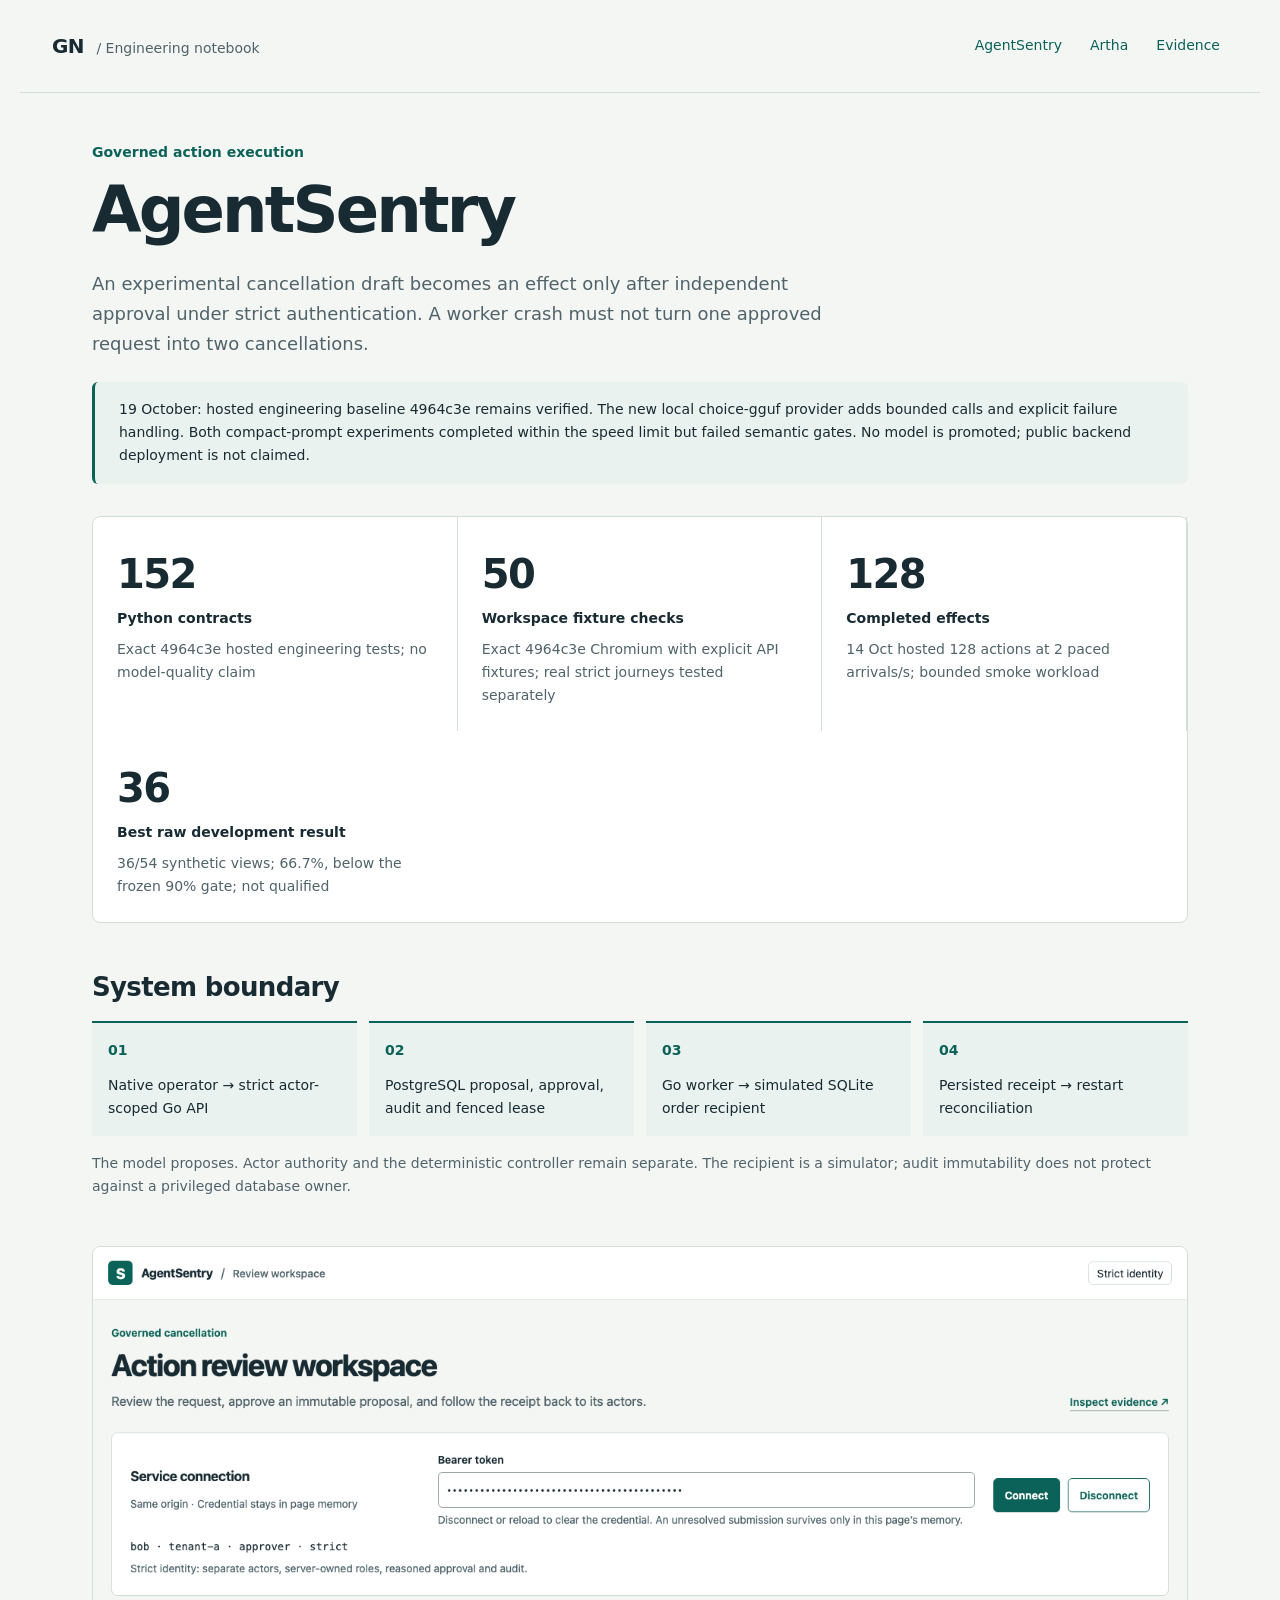
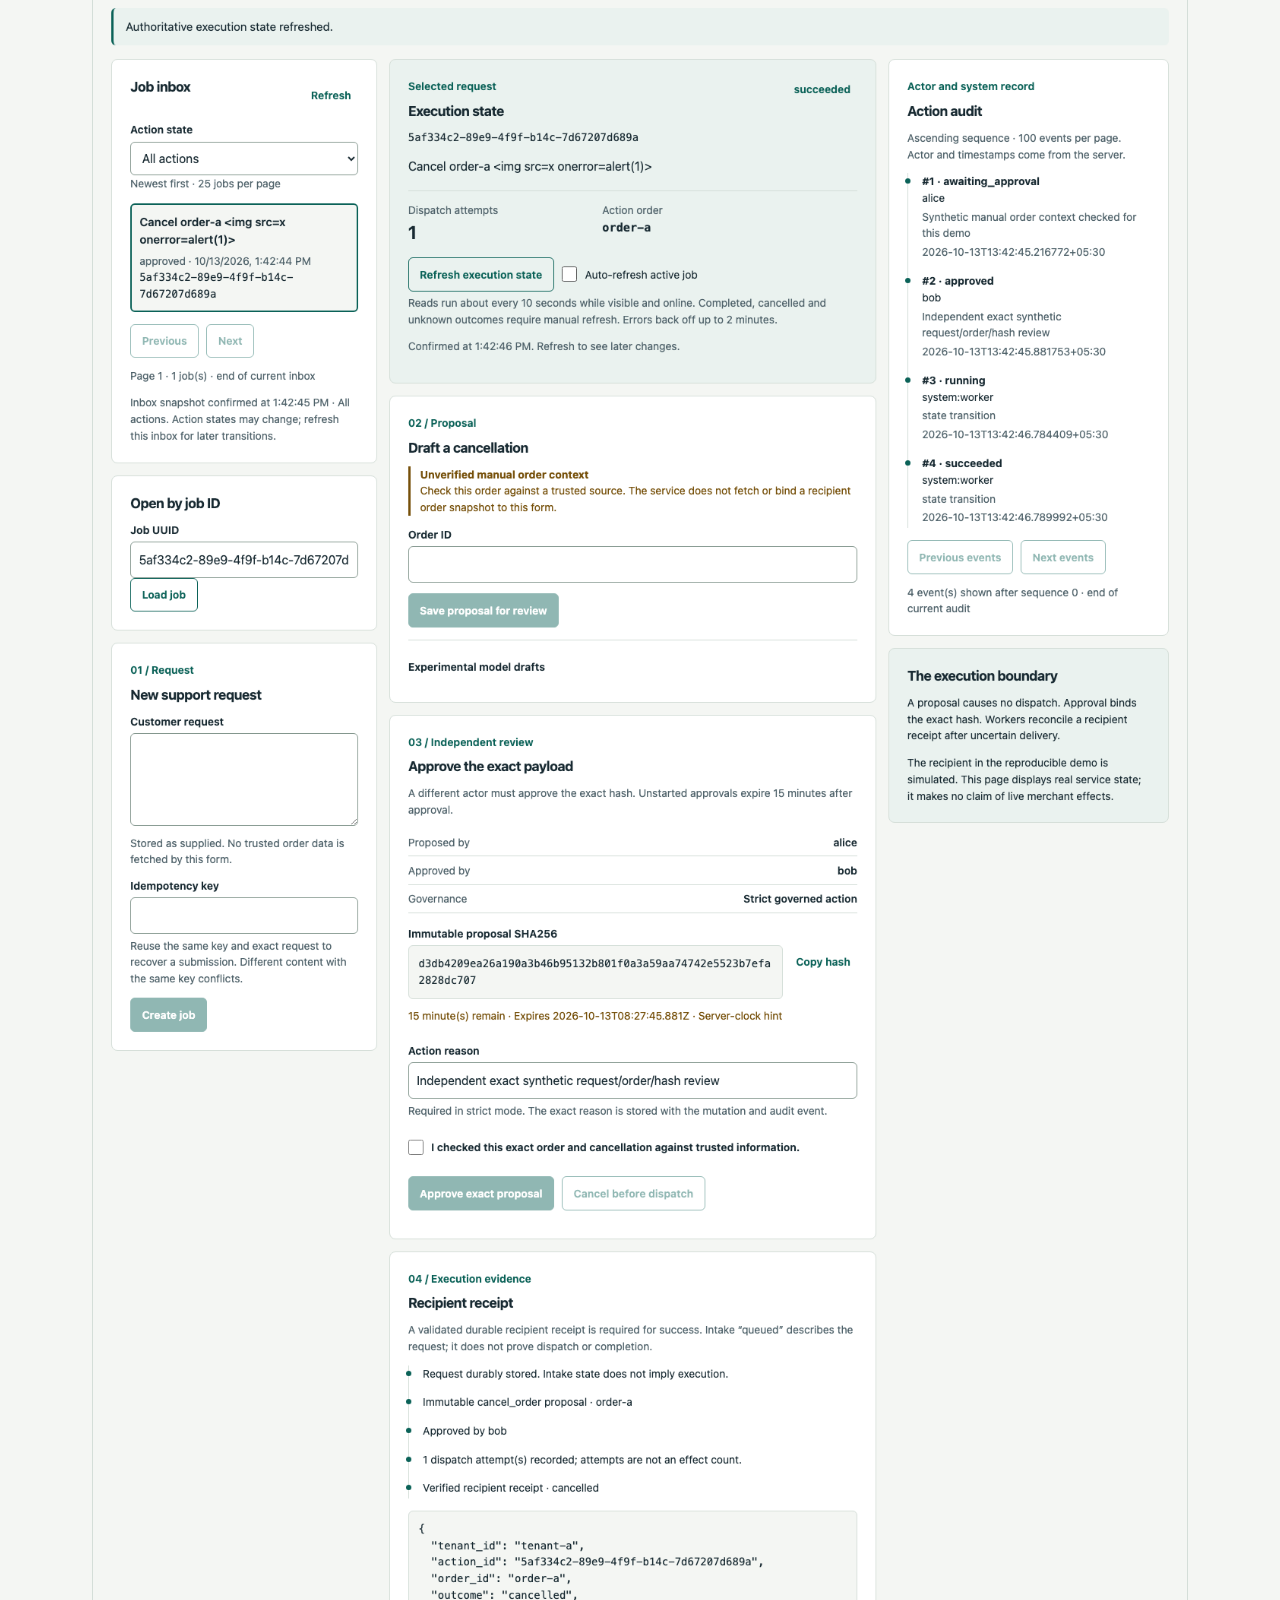
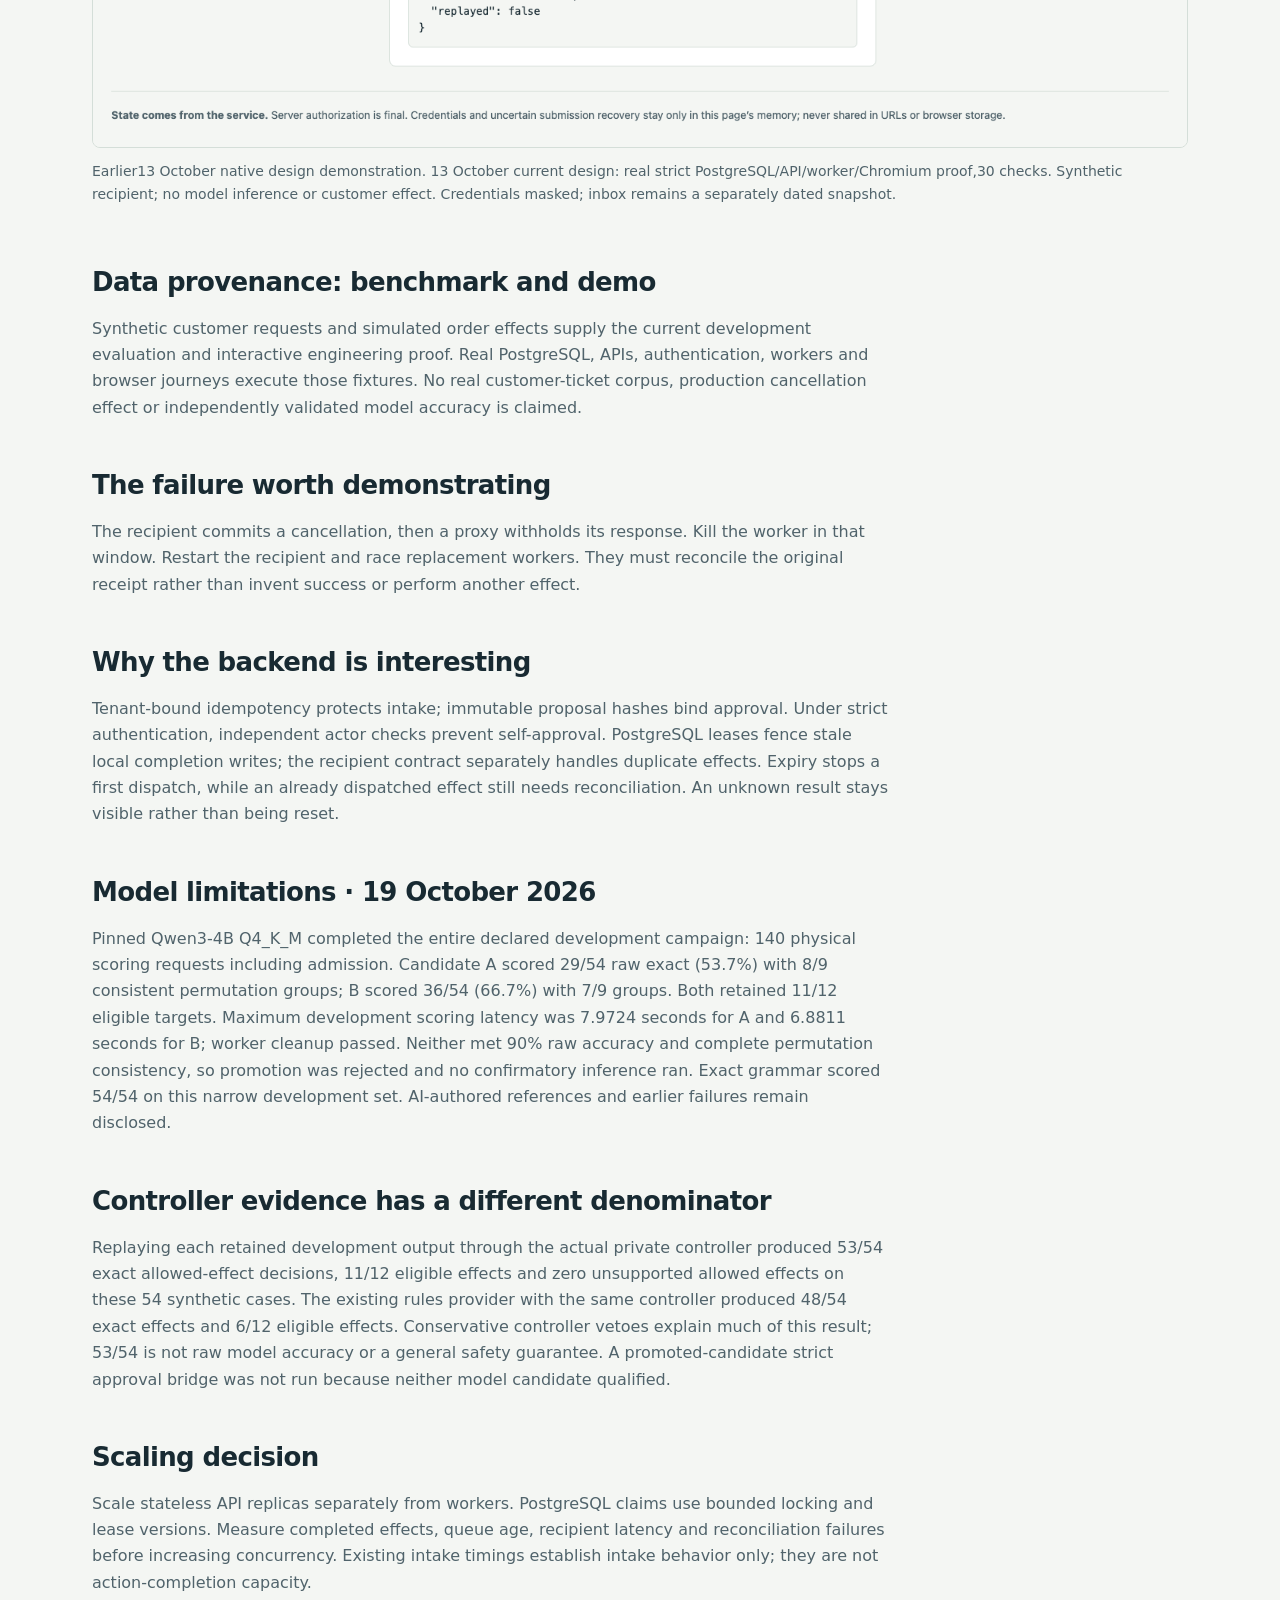
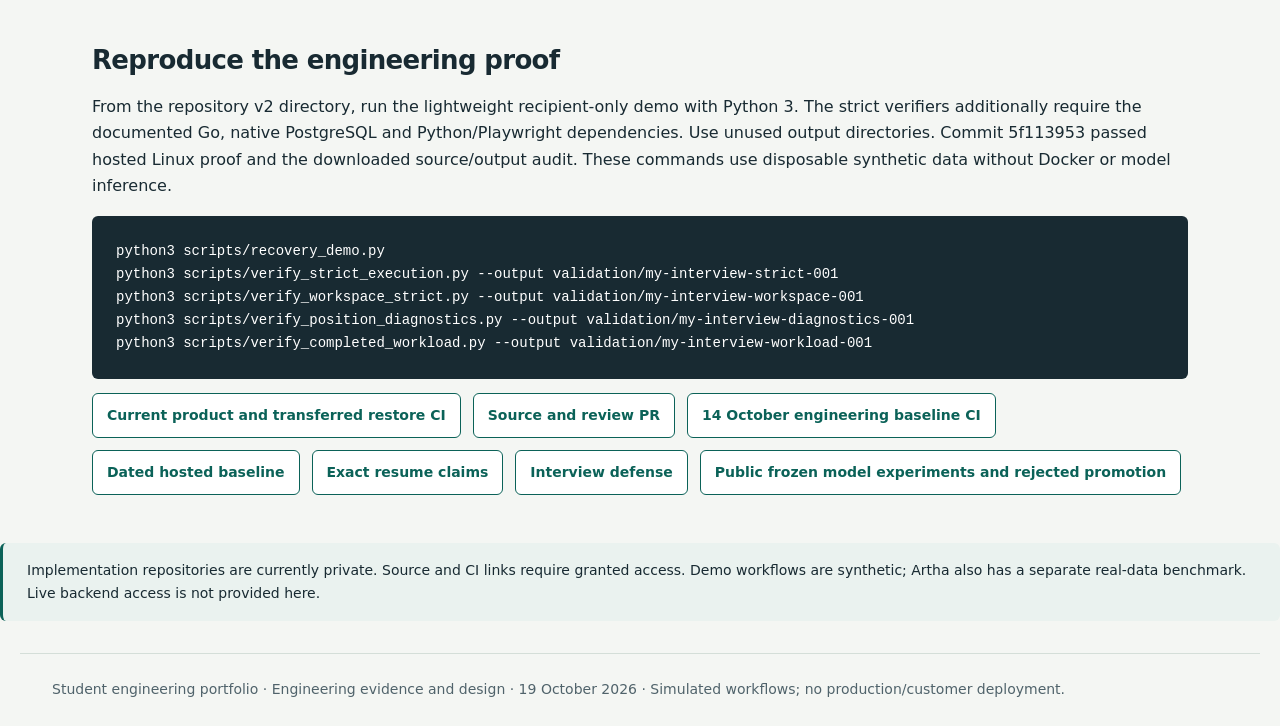
==== commit a4c3c300: "Publish measured AI evidence and rejected semantic promotion" ====
--- a/agentsentry.html
+++ b/agentsentry.html
@@ -4,8 +4,8 @@
 <meta name="description" content="Engineering case studies with reproducible failure tests and dated model limitations.">
 <title>AgentSentry · Engineering notebook</title><link rel="stylesheet" href="style.css"></head><body>
 <a class="skip" href="#main">Skip to content</a><header><a class="brand" href="index.html">GN<span> / Engineering notebook</span></a><nav aria-label="Main"><a href="agentsentry.html">AgentSentry</a><a href="artha.html">Artha</a><a href="evidence.html">Evidence</a></nav></header>
-<main id="main" tabindex="-1"><div class="eyebrow">Governed action execution</div><h1>AgentSentry</h1><p class="lead">An experimental cancellation draft becomes an effect only after independent approval under strict authentication. A worker crash must not turn one approved request into two cancellations.</p><p class="notice">19 October: published commit 4964c3e passes full hosted engineering CI, 152 Python tests, strict actor journeys and separate-runner PostgreSQL/recipient restore. Scenario preview supplies no authority. Semantic model gates remain failed. Public backend deployment remains open.</p><div class="metrics"><div><strong>152</strong><span>Python contracts</span><small>Exact 4964c3e hosted engineering tests; no model-quality claim</small></div><div><strong>50</strong><span>Workspace fixture checks</span><small>Exact 4964c3e Chromium with explicit API fixtures; real strict journeys tested separately</small></div><div><strong>128</strong><span>Completed effects</span><small>14 Oct hosted 128 actions at 2 paced arrivals/s; bounded smoke workload</small></div></div><section><h2>System boundary</h2><ol class="architecture"><li><span>01</span>Native operator → strict actor-scoped Go API</li><li><span>02</span>PostgreSQL proposal, approval, audit and fenced lease</li><li><span>03</span>Go worker → simulated SQLite order recipient</li><li><span>04</span>Persisted receipt → restart reconciliation</li></ol><p class="caption">The model proposes. Actor authority and the deterministic controller remain separate. The recipient is a simulator; audit immutability does not protect against a privileged database owner.</p></section><figure><img loading="lazy" src="assets/sentry-workspace-2026-10-13.png" alt="AgentSentry strict review workspace with independent actor approval, succeeded action receipt and audit timeline"><figcaption>Earlier13 October native design demonstration. 13 October current design: real strict PostgreSQL/API/worker/Chromium proof,30 checks. Synthetic recipient; no model inference or customer effect. Credentials masked; inbox remains a separately dated snapshot.</figcaption></figure><section class="prose"><h2>Data provenance: benchmark and demo</h2><p>Synthetic customer requests and simulated order effects supply the current development evaluation and interactive engineering proof. Real PostgreSQL, APIs, authentication, workers and browser journeys execute those fixtures. No real customer-ticket corpus, production cancellation effect or independently validated model accuracy is claimed.</p></section><section class="prose"><h2>The failure worth demonstrating</h2><p>The recipient commits a cancellation, then a proxy withholds its response. Kill the worker in that window. Restart the recipient and race replacement workers. They must reconcile the original receipt rather than invent success or perform another effect.</p></section><section class="prose"><h2>Why the backend is interesting</h2><p>Tenant-bound idempotency protects intake; immutable proposal hashes bind approval. Under strict authentication, independent actor checks prevent self-approval. PostgreSQL leases fence stale local completion writes; the recipient contract separately handles duplicate effects. Expiry stops a first dispatch, while an already dispatched effect still needs reconciliation. An unknown result stays visible rather than being reset.</p></section><section class="prose"><h2>Model limitations · 19 October 2026</h2><p>The raw and calibrated small-language-model diagnostics failed semantic gates. A frozen NLI candidate completed 54 forward calls; all 12 declared configurations matched always-abstain, with 0/12 eligible targets. The controller rejecting unsafe output does not establish semantic understanding. No model is promoted. New human review is pending; generated scenarios are development material.</p></section><section class="prose"><h2>Scaling decision</h2><p>Scale stateless API replicas separately from workers. PostgreSQL claims use bounded locking and lease versions. Measure completed effects, queue age, recipient latency and reconciliation failures before increasing concurrency. Existing intake timings establish intake behavior only; they are not action-completion capacity.</p></section><section><h2>Reproduce the engineering proof</h2><p>From the repository v2 directory, run the lightweight recipient-only demo with Python 3. The strict verifiers additionally require the documented Go, native PostgreSQL and Python/Playwright dependencies. Use unused output directories. Commit 5f113953 passed hosted Linux proof and the downloaded source/output audit. These commands use disposable synthetic data without Docker or model inference.</p><pre><code>python3 scripts/recovery_demo.py
+<main id="main" tabindex="-1"><div class="eyebrow">Governed action execution</div><h1>AgentSentry</h1><p class="lead">An experimental cancellation draft becomes an effect only after independent approval under strict authentication. A worker crash must not turn one approved request into two cancellations.</p><p class="notice">19 October: hosted engineering baseline 4964c3e remains verified. The new local choice-gguf provider adds bounded calls and explicit failure handling. Both compact-prompt experiments completed within the speed limit but failed semantic gates. No model is promoted; public backend deployment is not claimed.</p><div class="metrics"><div><strong>152</strong><span>Python contracts</span><small>Exact 4964c3e hosted engineering tests; no model-quality claim</small></div><div><strong>50</strong><span>Workspace fixture checks</span><small>Exact 4964c3e Chromium with explicit API fixtures; real strict journeys tested separately</small></div><div><strong>128</strong><span>Completed effects</span><small>14 Oct hosted 128 actions at 2 paced arrivals/s; bounded smoke workload</small></div><div><strong>36</strong><span>Best raw development result</span><small>36/54 synthetic views; 66.7%, below the frozen 90% gate; not qualified</small></div></div><section><h2>System boundary</h2><ol class="architecture"><li><span>01</span>Native operator → strict actor-scoped Go API</li><li><span>02</span>PostgreSQL proposal, approval, audit and fenced lease</li><li><span>03</span>Go worker → simulated SQLite order recipient</li><li><span>04</span>Persisted receipt → restart reconciliation</li></ol><p class="caption">The model proposes. Actor authority and the deterministic controller remain separate. The recipient is a simulator; audit immutability does not protect against a privileged database owner.</p></section><figure><img loading="lazy" src="assets/sentry-workspace-2026-10-13.png" alt="AgentSentry strict review workspace with independent actor approval, succeeded action receipt and audit timeline"><figcaption>Earlier13 October native design demonstration. 13 October current design: real strict PostgreSQL/API/worker/Chromium proof,30 checks. Synthetic recipient; no model inference or customer effect. Credentials masked; inbox remains a separately dated snapshot.</figcaption></figure><section class="prose"><h2>Data provenance: benchmark and demo</h2><p>Synthetic customer requests and simulated order effects supply the current development evaluation and interactive engineering proof. Real PostgreSQL, APIs, authentication, workers and browser journeys execute those fixtures. No real customer-ticket corpus, production cancellation effect or independently validated model accuracy is claimed.</p></section><section class="prose"><h2>The failure worth demonstrating</h2><p>The recipient commits a cancellation, then a proxy withholds its response. Kill the worker in that window. Restart the recipient and race replacement workers. They must reconcile the original receipt rather than invent success or perform another effect.</p></section><section class="prose"><h2>Why the backend is interesting</h2><p>Tenant-bound idempotency protects intake; immutable proposal hashes bind approval. Under strict authentication, independent actor checks prevent self-approval. PostgreSQL leases fence stale local completion writes; the recipient contract separately handles duplicate effects. Expiry stops a first dispatch, while an already dispatched effect still needs reconciliation. An unknown result stays visible rather than being reset.</p></section><section class="prose"><h2>Model limitations · 19 October 2026</h2><p>Pinned Qwen3-4B Q4_K_M completed the entire declared development campaign: 140 physical scoring requests including admission. Candidate A scored 29/54 raw exact (53.7%) with 8/9 consistent permutation groups; B scored 36/54 (66.7%) with 7/9 groups. Both retained 11/12 eligible targets. Maximum development scoring latency was 7.9724 seconds for A and 6.8811 seconds for B; worker cleanup passed. Neither met 90% raw accuracy and complete permutation consistency, so promotion was rejected and no confirmatory inference ran. Exact grammar scored 54/54 on this narrow development set. AI-authored references and earlier failures remain disclosed.</p></section><section class="prose"><h2>Controller evidence has a different denominator</h2><p>Replaying each retained development output through the actual private controller produced 53/54 exact allowed-effect decisions, 11/12 eligible effects and zero unsupported allowed effects on these 54 synthetic cases. The existing rules provider with the same controller produced 48/54 exact effects and 6/12 eligible effects. Conservative controller vetoes explain much of this result; 53/54 is not raw model accuracy or a general safety guarantee. A promoted-candidate strict approval bridge was not run because neither model candidate qualified.</p></section><section class="prose"><h2>Scaling decision</h2><p>Scale stateless API replicas separately from workers. PostgreSQL claims use bounded locking and lease versions. Measure completed effects, queue age, recipient latency and reconciliation failures before increasing concurrency. Existing intake timings establish intake behavior only; they are not action-completion capacity.</p></section><section><h2>Reproduce the engineering proof</h2><p>From the repository v2 directory, run the lightweight recipient-only demo with Python 3. The strict verifiers additionally require the documented Go, native PostgreSQL and Python/Playwright dependencies. Use unused output directories. Commit 5f113953 passed hosted Linux proof and the downloaded source/output audit. These commands use disposable synthetic data without Docker or model inference.</p><pre><code>python3 scripts/recovery_demo.py
 python3 scripts/verify_strict_execution.py --output validation/my-interview-strict-001
 python3 scripts/verify_workspace_strict.py --output validation/my-interview-workspace-001
 python3 scripts/verify_position_diagnostics.py --output validation/my-interview-diagnostics-001
-python3 scripts/verify_completed_workload.py --output validation/my-interview-workload-001</code></pre><div class="actions"><a class="button" href="https://github.com/Gaurav711cgu/Agent_Sentry/actions/runs/39160746507">Current product and transferred restore CI</a><a class="button" href="https://github.com/Gaurav711cgu/Agent_Sentry/pull/1">Source and review PR</a><a class="button" href="https://github.com/Gaurav711cgu/Agent_Sentry/actions/runs/38531169996">14 October engineering baseline CI</a><a class="button" href="https://github.com/Gaurav711cgu/Agent_Sentry/actions/runs/38211559022">Dated hosted baseline</a><a class="button" href="https://github.com/Gaurav711cgu/Agent_Sentry/blob/5f1139532fd483eef1f1758bec7dbcd5831560f9/v2/docs/resume-contract.md">Exact resume claims</a><a class="button" href="https://github.com/Gaurav711cgu/Agent_Sentry/blob/5f1139532fd483eef1f1758bec7dbcd5831560f9/v2/docs/interview-defense.md">Interview defense</a></div></section></main><p class="notice">Implementation repositories are currently private. Source and CI links require granted access. Demo workflows are synthetic; Artha also has a separate real-data benchmark. Live backend access is not provided here.</p><footer>Student engineering portfolio · Engineering evidence and design · 19 October 2026 · Simulated workflows; no production/customer deployment.</footer></body></html>+python3 scripts/verify_completed_workload.py --output validation/my-interview-workload-001</code></pre><div class="actions"><a class="button" href="https://github.com/Gaurav711cgu/Agent_Sentry/actions/runs/39160746507">Current product and transferred restore CI</a><a class="button" href="https://github.com/Gaurav711cgu/Agent_Sentry/pull/1">Source and review PR</a><a class="button" href="https://github.com/Gaurav711cgu/Agent_Sentry/actions/runs/38531169996">14 October engineering baseline CI</a><a class="button" href="https://github.com/Gaurav711cgu/Agent_Sentry/actions/runs/38211559022">Dated hosted baseline</a><a class="button" href="https://github.com/Gaurav711cgu/Agent_Sentry/blob/5f1139532fd483eef1f1758bec7dbcd5831560f9/v2/docs/resume-contract.md">Exact resume claims</a><a class="button" href="https://github.com/Gaurav711cgu/Agent_Sentry/blob/5f1139532fd483eef1f1758bec7dbcd5831560f9/v2/docs/interview-defense.md">Interview defense</a><a class="button" href="https://github.com/Gaurav711cgu/sentry-semantic-eval/blob/e411e8d/README.md">Public frozen model experiments and rejected promotion</a></div></section></main><p class="notice">Implementation repositories are currently private. Source and CI links require granted access. Demo workflows are synthetic; Artha also has a separate real-data benchmark. Live backend access is not provided here.</p><footer>Student engineering portfolio · Engineering evidence and design · 19 October 2026 · Simulated workflows; no production/customer deployment.</footer></body></html>
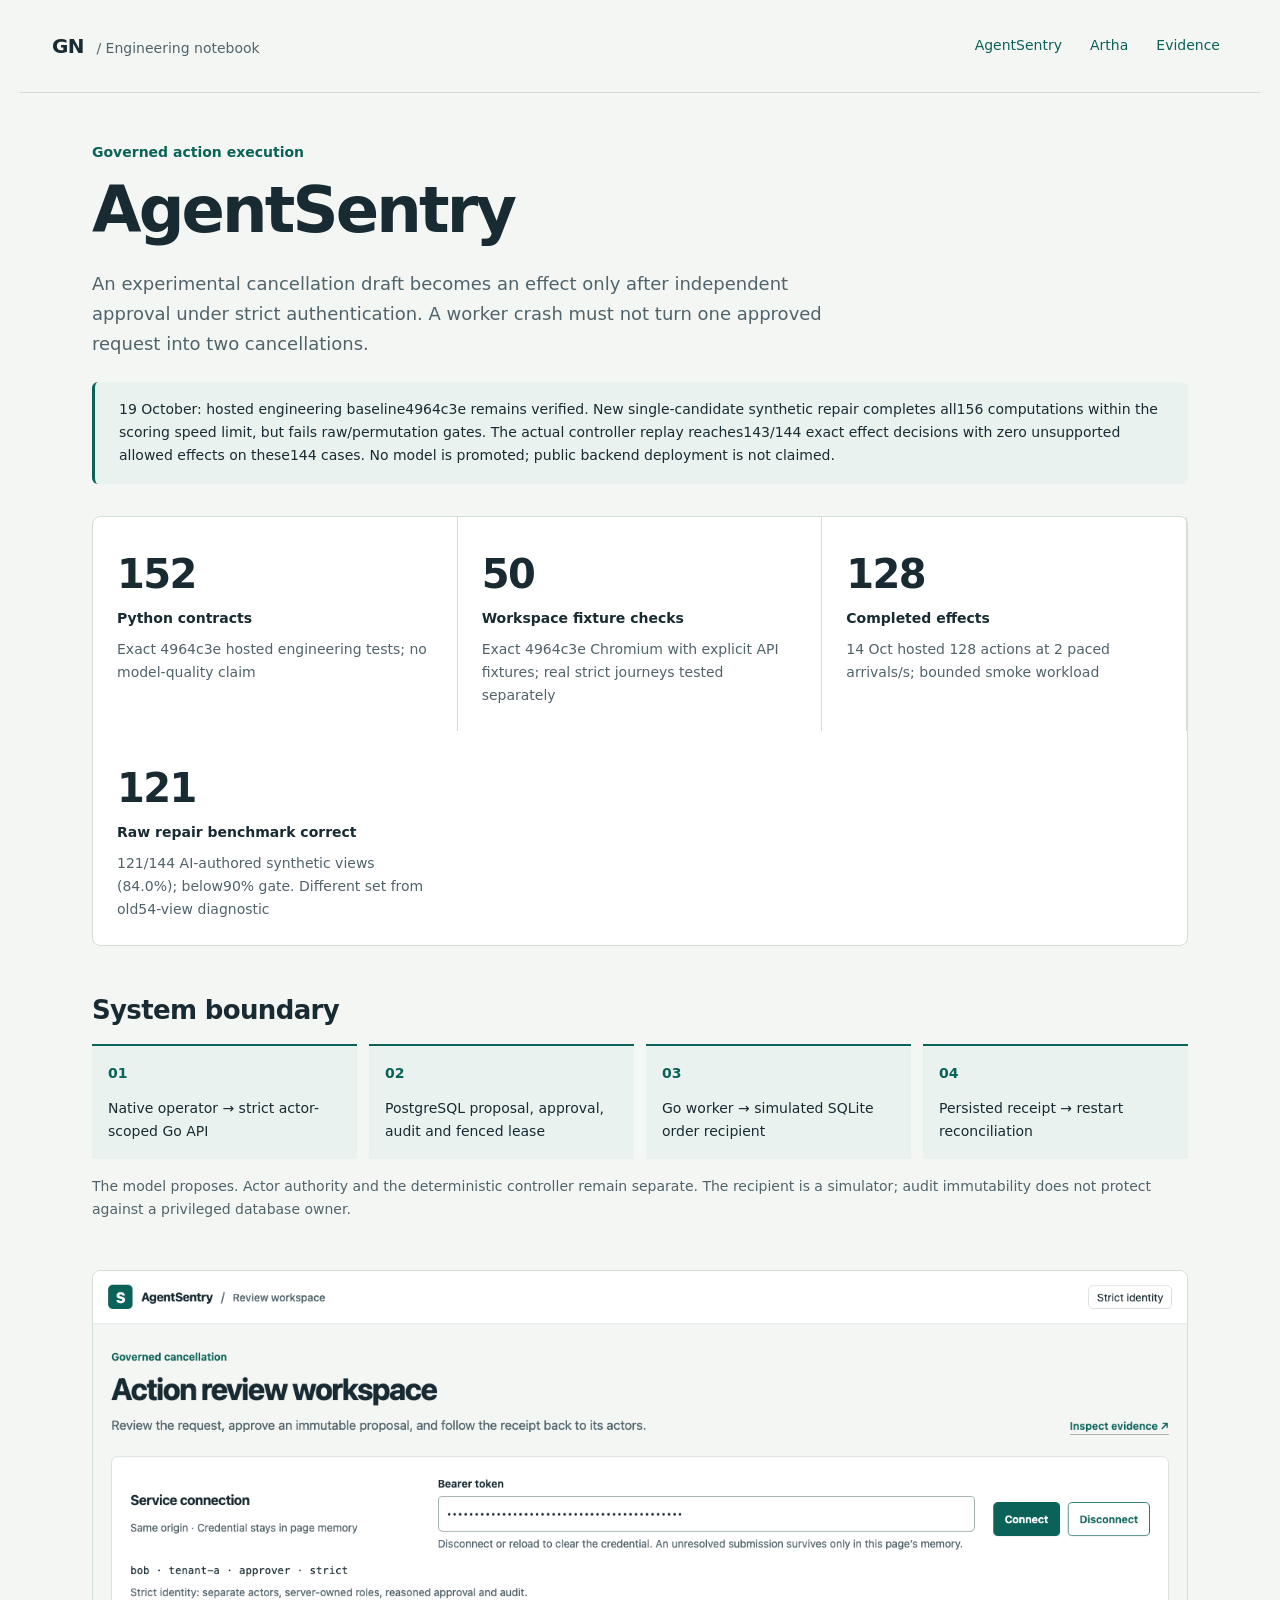
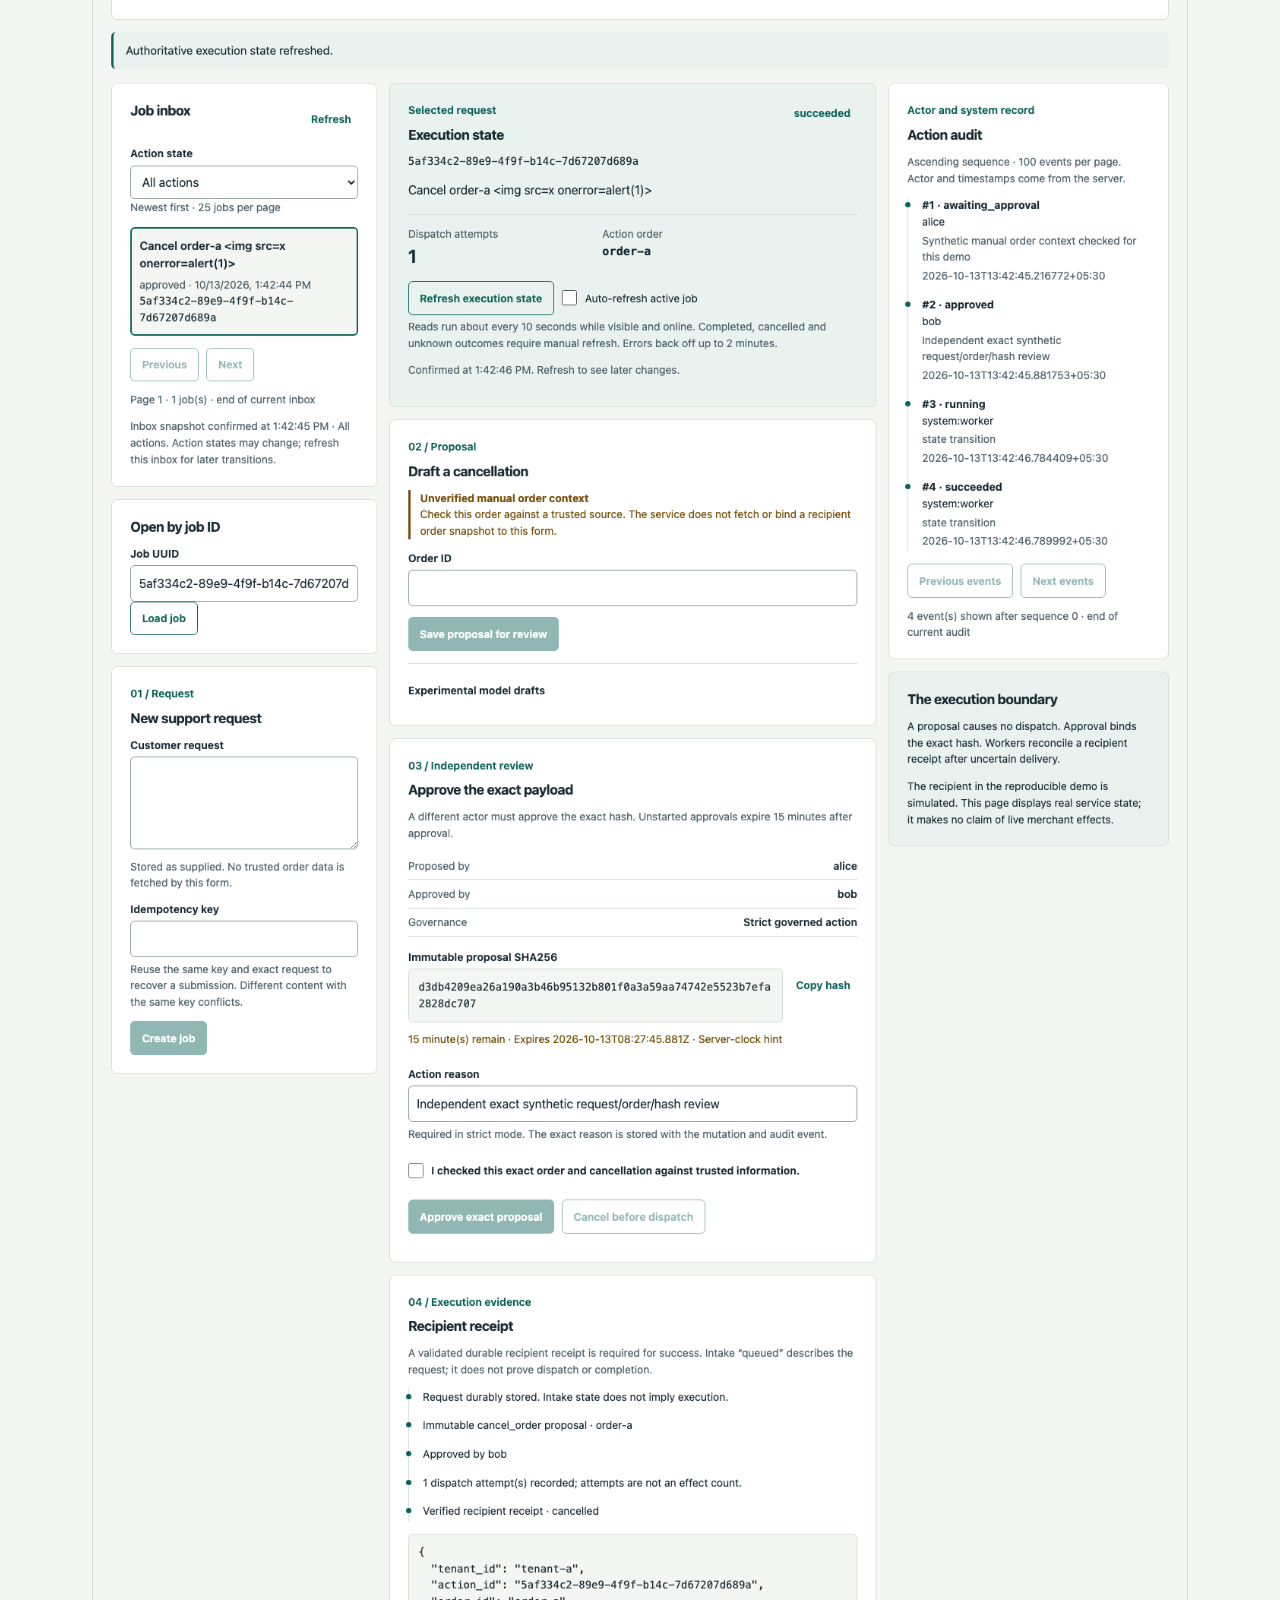
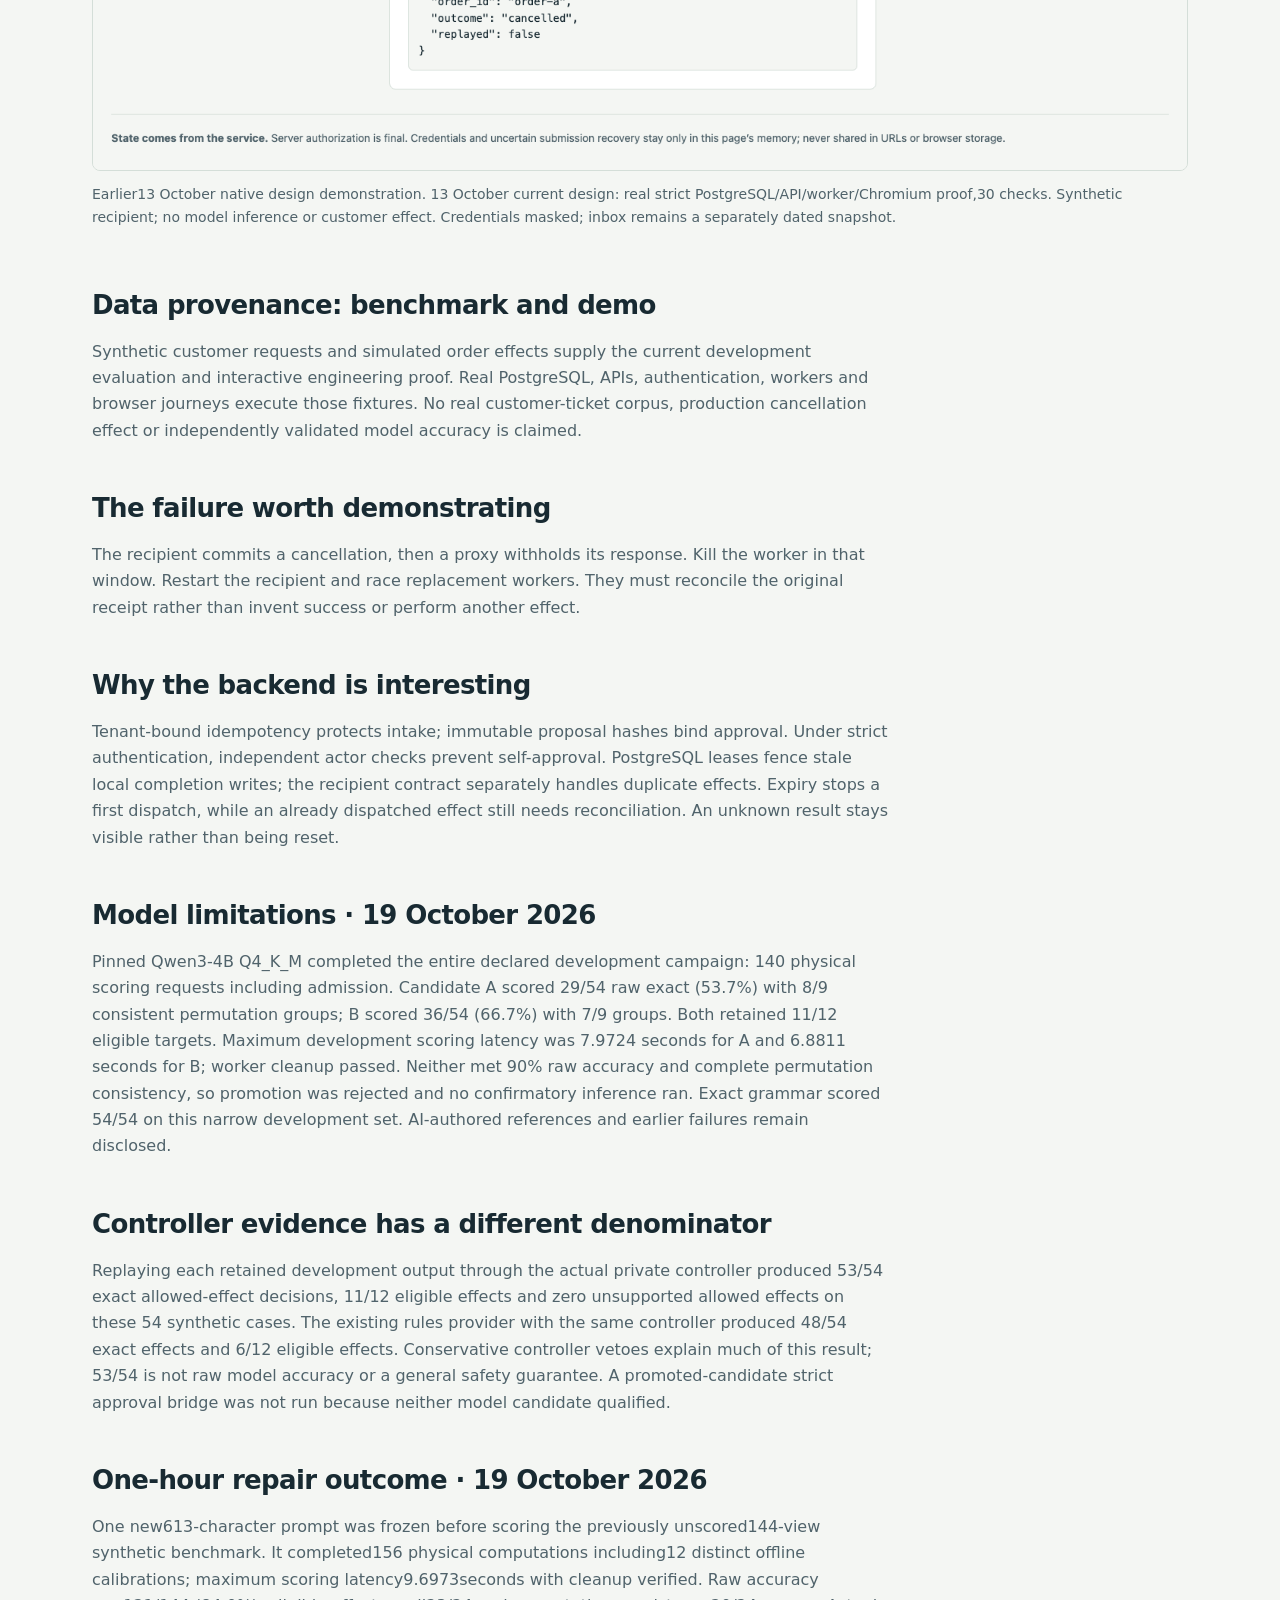
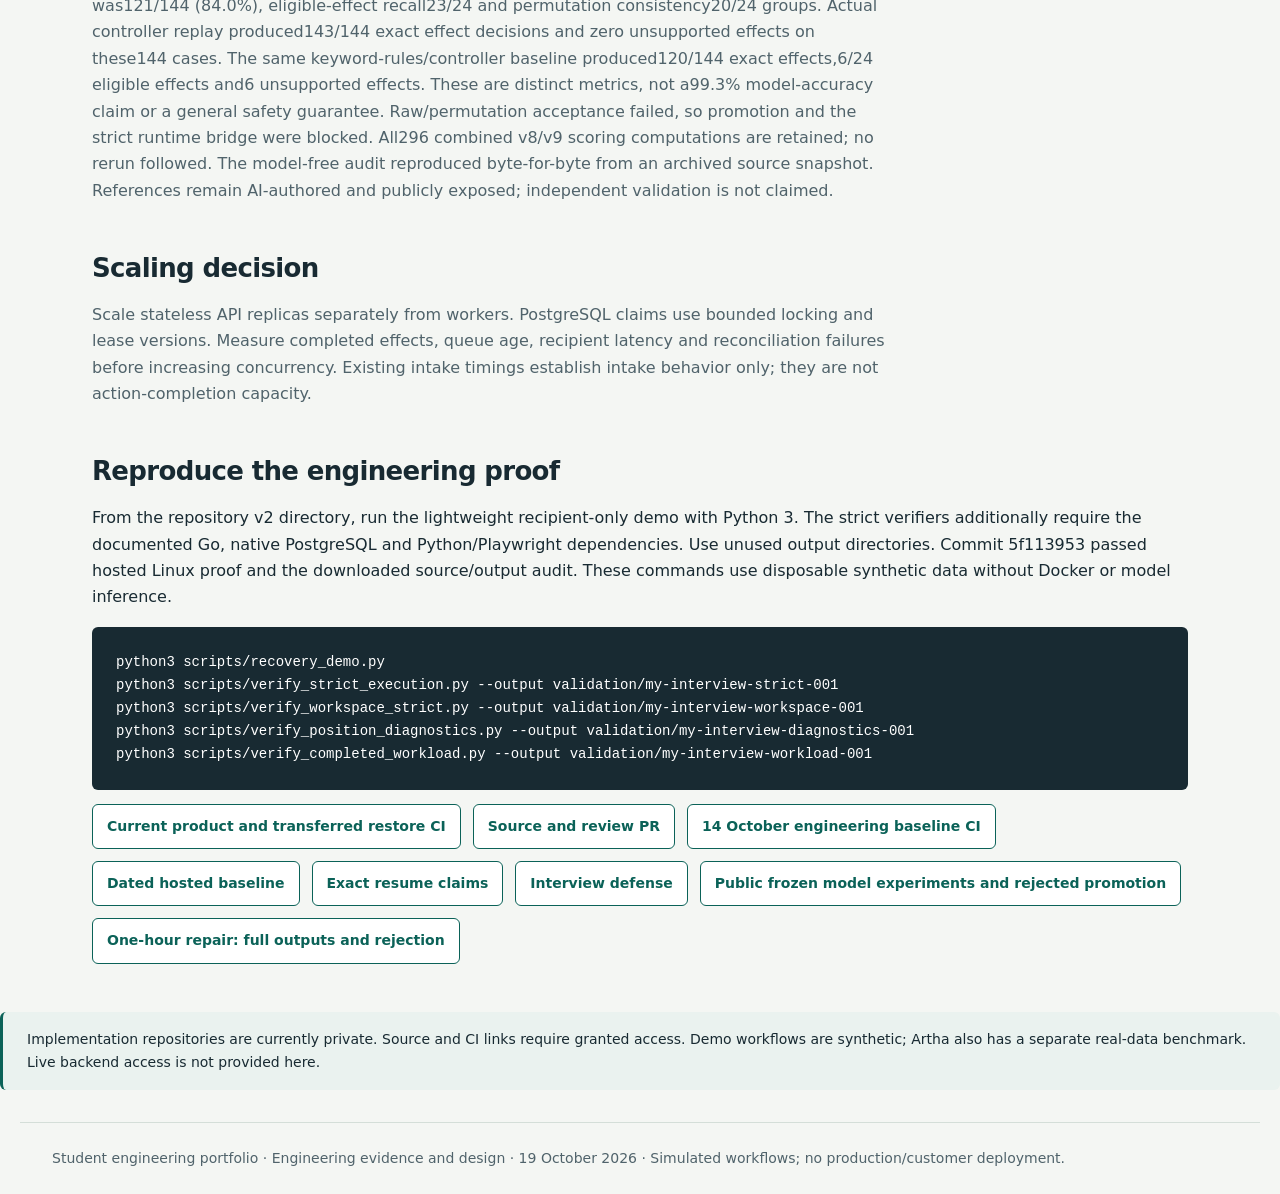
==== commit c9f9614b: "Publish one-hour model repair results with failed gates intact" ====
--- a/agentsentry.html
+++ b/agentsentry.html
@@ -4,8 +4,8 @@
 <meta name="description" content="Engineering case studies with reproducible failure tests and dated model limitations.">
 <title>AgentSentry · Engineering notebook</title><link rel="stylesheet" href="style.css"></head><body>
 <a class="skip" href="#main">Skip to content</a><header><a class="brand" href="index.html">GN<span> / Engineering notebook</span></a><nav aria-label="Main"><a href="agentsentry.html">AgentSentry</a><a href="artha.html">Artha</a><a href="evidence.html">Evidence</a></nav></header>
-<main id="main" tabindex="-1"><div class="eyebrow">Governed action execution</div><h1>AgentSentry</h1><p class="lead">An experimental cancellation draft becomes an effect only after independent approval under strict authentication. A worker crash must not turn one approved request into two cancellations.</p><p class="notice">19 October: hosted engineering baseline 4964c3e remains verified. The new local choice-gguf provider adds bounded calls and explicit failure handling. Both compact-prompt experiments completed within the speed limit but failed semantic gates. No model is promoted; public backend deployment is not claimed.</p><div class="metrics"><div><strong>152</strong><span>Python contracts</span><small>Exact 4964c3e hosted engineering tests; no model-quality claim</small></div><div><strong>50</strong><span>Workspace fixture checks</span><small>Exact 4964c3e Chromium with explicit API fixtures; real strict journeys tested separately</small></div><div><strong>128</strong><span>Completed effects</span><small>14 Oct hosted 128 actions at 2 paced arrivals/s; bounded smoke workload</small></div><div><strong>36</strong><span>Best raw development result</span><small>36/54 synthetic views; 66.7%, below the frozen 90% gate; not qualified</small></div></div><section><h2>System boundary</h2><ol class="architecture"><li><span>01</span>Native operator → strict actor-scoped Go API</li><li><span>02</span>PostgreSQL proposal, approval, audit and fenced lease</li><li><span>03</span>Go worker → simulated SQLite order recipient</li><li><span>04</span>Persisted receipt → restart reconciliation</li></ol><p class="caption">The model proposes. Actor authority and the deterministic controller remain separate. The recipient is a simulator; audit immutability does not protect against a privileged database owner.</p></section><figure><img loading="lazy" src="assets/sentry-workspace-2026-10-13.png" alt="AgentSentry strict review workspace with independent actor approval, succeeded action receipt and audit timeline"><figcaption>Earlier13 October native design demonstration. 13 October current design: real strict PostgreSQL/API/worker/Chromium proof,30 checks. Synthetic recipient; no model inference or customer effect. Credentials masked; inbox remains a separately dated snapshot.</figcaption></figure><section class="prose"><h2>Data provenance: benchmark and demo</h2><p>Synthetic customer requests and simulated order effects supply the current development evaluation and interactive engineering proof. Real PostgreSQL, APIs, authentication, workers and browser journeys execute those fixtures. No real customer-ticket corpus, production cancellation effect or independently validated model accuracy is claimed.</p></section><section class="prose"><h2>The failure worth demonstrating</h2><p>The recipient commits a cancellation, then a proxy withholds its response. Kill the worker in that window. Restart the recipient and race replacement workers. They must reconcile the original receipt rather than invent success or perform another effect.</p></section><section class="prose"><h2>Why the backend is interesting</h2><p>Tenant-bound idempotency protects intake; immutable proposal hashes bind approval. Under strict authentication, independent actor checks prevent self-approval. PostgreSQL leases fence stale local completion writes; the recipient contract separately handles duplicate effects. Expiry stops a first dispatch, while an already dispatched effect still needs reconciliation. An unknown result stays visible rather than being reset.</p></section><section class="prose"><h2>Model limitations · 19 October 2026</h2><p>Pinned Qwen3-4B Q4_K_M completed the entire declared development campaign: 140 physical scoring requests including admission. Candidate A scored 29/54 raw exact (53.7%) with 8/9 consistent permutation groups; B scored 36/54 (66.7%) with 7/9 groups. Both retained 11/12 eligible targets. Maximum development scoring latency was 7.9724 seconds for A and 6.8811 seconds for B; worker cleanup passed. Neither met 90% raw accuracy and complete permutation consistency, so promotion was rejected and no confirmatory inference ran. Exact grammar scored 54/54 on this narrow development set. AI-authored references and earlier failures remain disclosed.</p></section><section class="prose"><h2>Controller evidence has a different denominator</h2><p>Replaying each retained development output through the actual private controller produced 53/54 exact allowed-effect decisions, 11/12 eligible effects and zero unsupported allowed effects on these 54 synthetic cases. The existing rules provider with the same controller produced 48/54 exact effects and 6/12 eligible effects. Conservative controller vetoes explain much of this result; 53/54 is not raw model accuracy or a general safety guarantee. A promoted-candidate strict approval bridge was not run because neither model candidate qualified.</p></section><section class="prose"><h2>Scaling decision</h2><p>Scale stateless API replicas separately from workers. PostgreSQL claims use bounded locking and lease versions. Measure completed effects, queue age, recipient latency and reconciliation failures before increasing concurrency. Existing intake timings establish intake behavior only; they are not action-completion capacity.</p></section><section><h2>Reproduce the engineering proof</h2><p>From the repository v2 directory, run the lightweight recipient-only demo with Python 3. The strict verifiers additionally require the documented Go, native PostgreSQL and Python/Playwright dependencies. Use unused output directories. Commit 5f113953 passed hosted Linux proof and the downloaded source/output audit. These commands use disposable synthetic data without Docker or model inference.</p><pre><code>python3 scripts/recovery_demo.py
+<main id="main" tabindex="-1"><div class="eyebrow">Governed action execution</div><h1>AgentSentry</h1><p class="lead">An experimental cancellation draft becomes an effect only after independent approval under strict authentication. A worker crash must not turn one approved request into two cancellations.</p><p class="notice">19 October: hosted engineering baseline4964c3e remains verified. New single-candidate synthetic repair completes all156 computations within the scoring speed limit, but fails raw/permutation gates. The actual controller replay reaches143/144 exact effect decisions with zero unsupported allowed effects on these144 cases. No model is promoted; public backend deployment is not claimed.</p><div class="metrics"><div><strong>152</strong><span>Python contracts</span><small>Exact 4964c3e hosted engineering tests; no model-quality claim</small></div><div><strong>50</strong><span>Workspace fixture checks</span><small>Exact 4964c3e Chromium with explicit API fixtures; real strict journeys tested separately</small></div><div><strong>128</strong><span>Completed effects</span><small>14 Oct hosted 128 actions at 2 paced arrivals/s; bounded smoke workload</small></div><div><strong>121</strong><span>Raw repair benchmark correct</span><small>121/144 AI-authored synthetic views (84.0%); below90% gate. Different set from old54-view diagnostic</small></div></div><section><h2>System boundary</h2><ol class="architecture"><li><span>01</span>Native operator → strict actor-scoped Go API</li><li><span>02</span>PostgreSQL proposal, approval, audit and fenced lease</li><li><span>03</span>Go worker → simulated SQLite order recipient</li><li><span>04</span>Persisted receipt → restart reconciliation</li></ol><p class="caption">The model proposes. Actor authority and the deterministic controller remain separate. The recipient is a simulator; audit immutability does not protect against a privileged database owner.</p></section><figure><img loading="lazy" src="assets/sentry-workspace-2026-10-13.png" alt="AgentSentry strict review workspace with independent actor approval, succeeded action receipt and audit timeline"><figcaption>Earlier13 October native design demonstration. 13 October current design: real strict PostgreSQL/API/worker/Chromium proof,30 checks. Synthetic recipient; no model inference or customer effect. Credentials masked; inbox remains a separately dated snapshot.</figcaption></figure><section class="prose"><h2>Data provenance: benchmark and demo</h2><p>Synthetic customer requests and simulated order effects supply the current development evaluation and interactive engineering proof. Real PostgreSQL, APIs, authentication, workers and browser journeys execute those fixtures. No real customer-ticket corpus, production cancellation effect or independently validated model accuracy is claimed.</p></section><section class="prose"><h2>The failure worth demonstrating</h2><p>The recipient commits a cancellation, then a proxy withholds its response. Kill the worker in that window. Restart the recipient and race replacement workers. They must reconcile the original receipt rather than invent success or perform another effect.</p></section><section class="prose"><h2>Why the backend is interesting</h2><p>Tenant-bound idempotency protects intake; immutable proposal hashes bind approval. Under strict authentication, independent actor checks prevent self-approval. PostgreSQL leases fence stale local completion writes; the recipient contract separately handles duplicate effects. Expiry stops a first dispatch, while an already dispatched effect still needs reconciliation. An unknown result stays visible rather than being reset.</p></section><section class="prose"><h2>Model limitations · 19 October 2026</h2><p>Pinned Qwen3-4B Q4_K_M completed the entire declared development campaign: 140 physical scoring requests including admission. Candidate A scored 29/54 raw exact (53.7%) with 8/9 consistent permutation groups; B scored 36/54 (66.7%) with 7/9 groups. Both retained 11/12 eligible targets. Maximum development scoring latency was 7.9724 seconds for A and 6.8811 seconds for B; worker cleanup passed. Neither met 90% raw accuracy and complete permutation consistency, so promotion was rejected and no confirmatory inference ran. Exact grammar scored 54/54 on this narrow development set. AI-authored references and earlier failures remain disclosed.</p></section><section class="prose"><h2>Controller evidence has a different denominator</h2><p>Replaying each retained development output through the actual private controller produced 53/54 exact allowed-effect decisions, 11/12 eligible effects and zero unsupported allowed effects on these 54 synthetic cases. The existing rules provider with the same controller produced 48/54 exact effects and 6/12 eligible effects. Conservative controller vetoes explain much of this result; 53/54 is not raw model accuracy or a general safety guarantee. A promoted-candidate strict approval bridge was not run because neither model candidate qualified.</p></section><section class="prose"><h2>One-hour repair outcome · 19 October 2026</h2><p>One new613-character prompt was frozen before scoring the previously unscored144-view synthetic benchmark. It completed156 physical computations including12 distinct offline calibrations; maximum scoring latency9.6973seconds with cleanup verified. Raw accuracy was121/144 (84.0%), eligible-effect recall23/24 and permutation consistency20/24 groups. Actual controller replay produced143/144 exact effect decisions and zero unsupported effects on these144 cases. The same keyword-rules/controller baseline produced120/144 exact effects,6/24 eligible effects and6 unsupported effects. These are distinct metrics, not a99.3% model-accuracy claim or a general safety guarantee. Raw/permutation acceptance failed, so promotion and the strict runtime bridge were blocked. All296 combined v8/v9 scoring computations are retained; no rerun followed. The model-free audit reproduced byte-for-byte from an archived source snapshot. References remain AI-authored and publicly exposed; independent validation is not claimed.</p></section><section class="prose"><h2>Scaling decision</h2><p>Scale stateless API replicas separately from workers. PostgreSQL claims use bounded locking and lease versions. Measure completed effects, queue age, recipient latency and reconciliation failures before increasing concurrency. Existing intake timings establish intake behavior only; they are not action-completion capacity.</p></section><section><h2>Reproduce the engineering proof</h2><p>From the repository v2 directory, run the lightweight recipient-only demo with Python 3. The strict verifiers additionally require the documented Go, native PostgreSQL and Python/Playwright dependencies. Use unused output directories. Commit 5f113953 passed hosted Linux proof and the downloaded source/output audit. These commands use disposable synthetic data without Docker or model inference.</p><pre><code>python3 scripts/recovery_demo.py
 python3 scripts/verify_strict_execution.py --output validation/my-interview-strict-001
 python3 scripts/verify_workspace_strict.py --output validation/my-interview-workspace-001
 python3 scripts/verify_position_diagnostics.py --output validation/my-interview-diagnostics-001
-python3 scripts/verify_completed_workload.py --output validation/my-interview-workload-001</code></pre><div class="actions"><a class="button" href="https://github.com/Gaurav711cgu/Agent_Sentry/actions/runs/39160746507">Current product and transferred restore CI</a><a class="button" href="https://github.com/Gaurav711cgu/Agent_Sentry/pull/1">Source and review PR</a><a class="button" href="https://github.com/Gaurav711cgu/Agent_Sentry/actions/runs/38531169996">14 October engineering baseline CI</a><a class="button" href="https://github.com/Gaurav711cgu/Agent_Sentry/actions/runs/38211559022">Dated hosted baseline</a><a class="button" href="https://github.com/Gaurav711cgu/Agent_Sentry/blob/5f1139532fd483eef1f1758bec7dbcd5831560f9/v2/docs/resume-contract.md">Exact resume claims</a><a class="button" href="https://github.com/Gaurav711cgu/Agent_Sentry/blob/5f1139532fd483eef1f1758bec7dbcd5831560f9/v2/docs/interview-defense.md">Interview defense</a><a class="button" href="https://github.com/Gaurav711cgu/sentry-semantic-eval/blob/e411e8d/README.md">Public frozen model experiments and rejected promotion</a></div></section></main><p class="notice">Implementation repositories are currently private. Source and CI links require granted access. Demo workflows are synthetic; Artha also has a separate real-data benchmark. Live backend access is not provided here.</p><footer>Student engineering portfolio · Engineering evidence and design · 19 October 2026 · Simulated workflows; no production/customer deployment.</footer></body></html>+python3 scripts/verify_completed_workload.py --output validation/my-interview-workload-001</code></pre><div class="actions"><a class="button" href="https://github.com/Gaurav711cgu/Agent_Sentry/actions/runs/39160746507">Current product and transferred restore CI</a><a class="button" href="https://github.com/Gaurav711cgu/Agent_Sentry/pull/1">Source and review PR</a><a class="button" href="https://github.com/Gaurav711cgu/Agent_Sentry/actions/runs/38531169996">14 October engineering baseline CI</a><a class="button" href="https://github.com/Gaurav711cgu/Agent_Sentry/actions/runs/38211559022">Dated hosted baseline</a><a class="button" href="https://github.com/Gaurav711cgu/Agent_Sentry/blob/5f1139532fd483eef1f1758bec7dbcd5831560f9/v2/docs/resume-contract.md">Exact resume claims</a><a class="button" href="https://github.com/Gaurav711cgu/Agent_Sentry/blob/5f1139532fd483eef1f1758bec7dbcd5831560f9/v2/docs/interview-defense.md">Interview defense</a><a class="button" href="https://github.com/Gaurav711cgu/sentry-semantic-eval/blob/e411e8d/README.md">Public frozen model experiments and rejected promotion</a><a class="button" href="https://github.com/Gaurav711cgu/sentry-semantic-eval/blob/main/RESULTS_V9.md">One-hour repair: full outputs and rejection</a></div></section></main><p class="notice">Implementation repositories are currently private. Source and CI links require granted access. Demo workflows are synthetic; Artha also has a separate real-data benchmark. Live backend access is not provided here.</p><footer>Student engineering portfolio · Engineering evidence and design · 19 October 2026 · Simulated workflows; no production/customer deployment.</footer></body></html>
